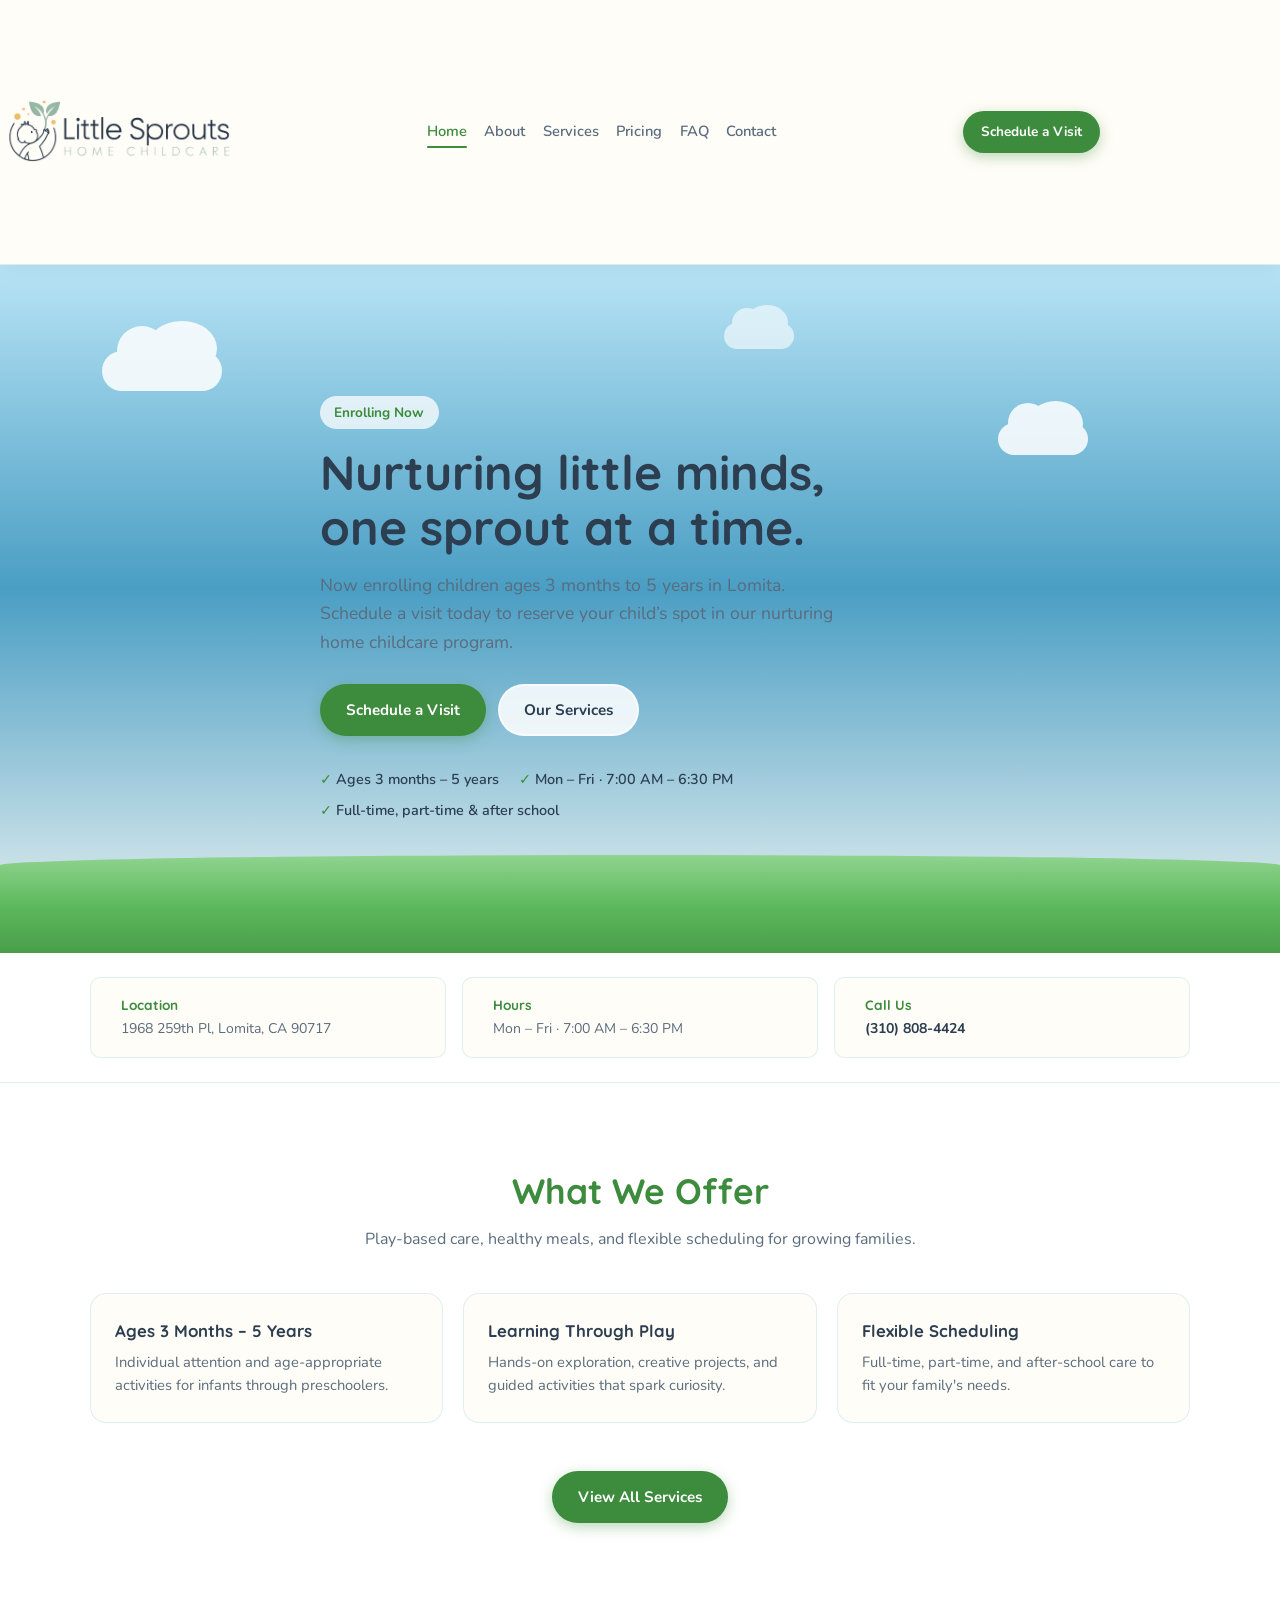
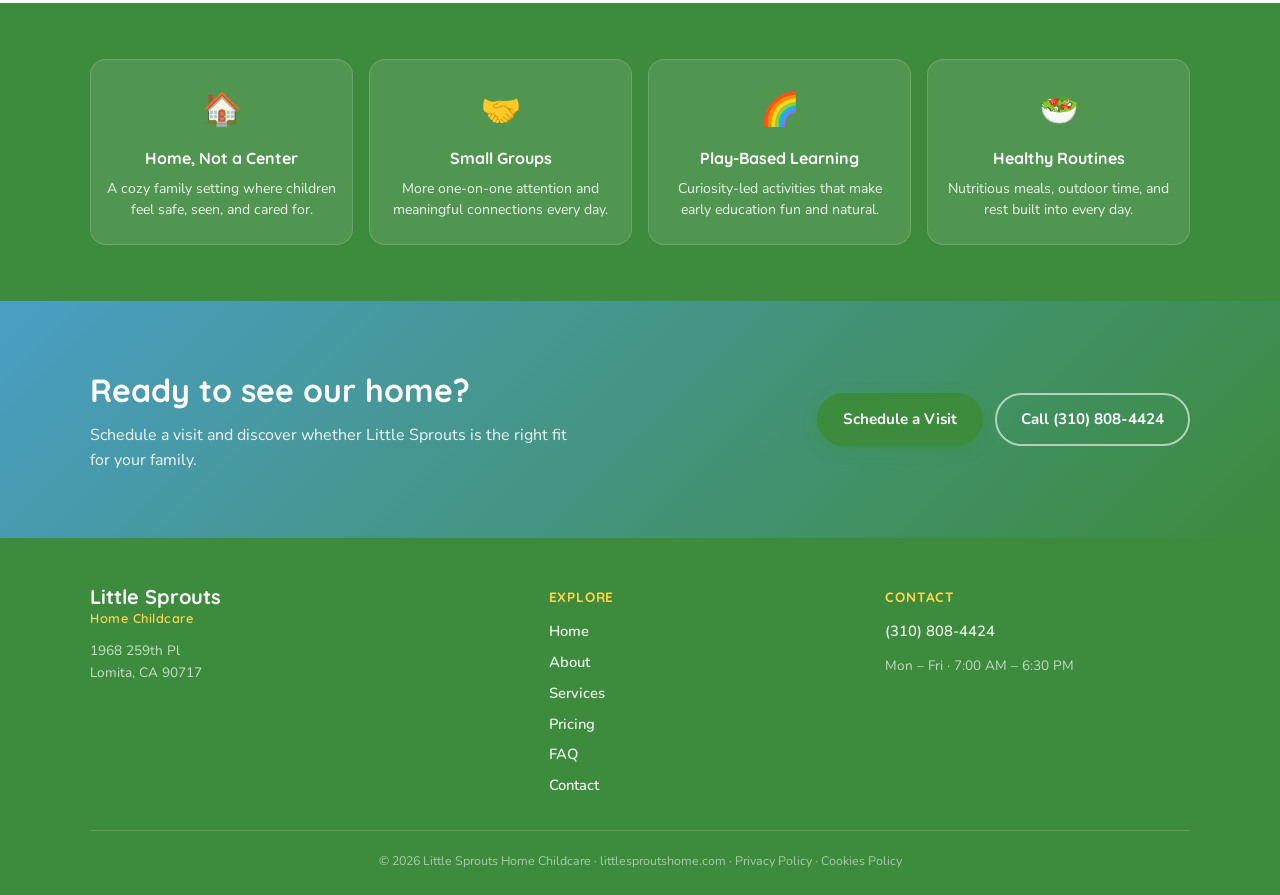
==== index.html @ bc4a3f6c "Update website pages, gallery, and header layout" ====
<!DOCTYPE html>
<html lang="en">
<head>
  <meta charset="UTF-8">
  <meta name="viewport" content="width=device-width, initial-scale=1.0">
  <meta name="description" content="Little Sprouts Home Childcare — nurturing home-based childcare in Lomita, CA for ages 3 months to 5 years.">
  <meta name="theme-color" content="#3d8b3d">
  <meta property="og:type" content="website">
  <meta property="og:url" content="https://littlesproutshome.com/">
  <meta property="og:site_name" content="Little Sprouts Home Childcare">
  <meta property="og:title" content="Little Sprouts Home Childcare | Lomita, CA">
  <meta property="og:description" content="Little Sprouts Home Childcare — nurturing home-based childcare in Lomita, CA for ages 3 months to 5 years.">
  <meta property="og:image" content="https://littlesproutshome.com/logo.jpg">
  <meta name="twitter:card" content="summary_large_image">
  <meta name="twitter:title" content="Little Sprouts Home Childcare | Lomita, CA">
  <meta name="twitter:description" content="Little Sprouts Home Childcare — nurturing home-based childcare in Lomita, CA for ages 3 months to 5 years.">
  <meta name="twitter:image" content="https://littlesproutshome.com/logo.jpg">
  <title>Little Sprouts Home Childcare | Lomita, CA</title>
  <link rel="canonical" href="https://littlesproutshome.com/">
  <link rel="icon" href="/favicon.svg" type="image/svg+xml">
  <link rel="preconnect" href="https://fonts.googleapis.com">
  <link rel="preconnect" href="https://fonts.gstatic.com" crossorigin>
  <link href="https://fonts.googleapis.com/css2?family=Nunito:wght@400;600;700;800&family=Quicksand:wght@500;600;700&display=swap" rel="stylesheet">
  <link rel="stylesheet" href="/css/styles.css">
  <script type="application/ld+json">
    {
      "@context": "https://schema.org",
      "@type": "ChildCare",
      "name": "Little Sprouts Home Childcare",
      "url": "https://littlesproutshome.com",
      "telephone": "+1-310-808-4424",
      "address": {
        "@type": "PostalAddress",
        "streetAddress": "1968 259th Pl",
        "addressLocality": "Lomita",
        "addressRegion": "CA",
        "postalCode": "90717",
        "addressCountry": "US"
      },
      "openingHoursSpecification": [{
        "@type": "OpeningHoursSpecification",
        "dayOfWeek": ["Monday", "Tuesday", "Wednesday", "Thursday", "Friday"],
        "opens": "07:00",
        "closes": "18:30"
      }]
    }
    </script>
</head>
<body>
  <a class="skip-link" href="#main-content">Skip to content</a>

  <div class="site-top">
    <div class="contact-bar">
      <div class="container contact-bar-inner">
        <a href="tel:+13108084424" class="contact-bar-link"><span aria-hidden="true">📞</span> (310) 808-4424</a>
        <div class="contact-bar-details">
          <span class="contact-bar-hours">Mon – Fri · 7:00 AM – 6:30 PM</span>
          <span class="contact-bar-license">License # 197495698</span>
        </div>
      </div>
    </div>

    <header class="site-header">
      <div class="container header-inner">
        <a href="/index.html" class="logo">
          <img src="/logo.jpg" alt="Little Sprouts Home Childcare" class="logo-img" width="320" height="110" loading="eager">
        </a>
        <button class="nav-toggle" aria-label="Open menu" aria-expanded="false">
          <span></span><span></span><span></span>
        </button>
        <nav class="site-nav" aria-label="Main">
          <a href="/index.html" data-nav="home">Home</a>
          <a href="/about.html" data-nav="about">About</a>
          <a href="/services.html" data-nav="services">Services</a>
          <a href="/pricing.html" data-nav="pricing">Pricing</a>
          <a href="/faq.html" data-nav="faq">FAQ</a>
          <a href="/contact.html" data-nav="contact">Contact</a>
        </nav>
        <a href="/contact.html" class="header-cta btn btn-small btn-primary">Schedule a Visit</a>
      </div>
    </header>
  </div>

  <main id="main-content">
    <section class="hero">
      <div class="hero-bg" aria-hidden="true">
        <div class="cloud cloud-1"></div>
        <div class="cloud cloud-2"></div>
        <div class="cloud cloud-3"></div>
        <div class="grass"></div>
      </div>
      <div class="container hero-content">
        <p class="hero-badge">Enrolling Now</p>
        <h1>Nurturing little minds,<br>one sprout at a time.</h1>
        <p class="hero-lead">
          Now enrolling children ages 3 months to 5 years in Lomita. Schedule a visit today to reserve your child’s spot in our nurturing home childcare program.
        </p>
        <div class="hero-actions">
          <a href="/contact.html" class="btn btn-primary">Schedule a Visit</a>
          <a href="/services.html" class="btn btn-secondary">Our Services</a>
        </div>
        <ul class="hero-highlights">
          <li>Ages 3 months – 5 years</li>
          <li>Mon – Fri · 7:00 AM – 6:30 PM</li>
          <li>Full-time, part-time &amp; after school</li>
        </ul>
      </div>
      <!-- Decorative illustrations removed for a more professional look -->
    </section>

    <section class="info-strip" aria-label="Quick information">
      <div class="container info-strip-grid">
        <div class="info-strip-item">
          <span class="info-strip-icon" aria-hidden="true"></span>
          <div>
            <strong>Location</strong>
            <p>1968 259th Pl, Lomita, CA 90717</p>
          </div>
        </div>
        <div class="info-strip-item">
          <span class="info-strip-icon" aria-hidden="true"></span>
          <div>
            <strong>Hours</strong>
            <p>Mon – Fri · 7:00 AM – 6:30 PM</p>
          </div>
        </div>
        <div class="info-strip-item">
          <span class="info-strip-icon" aria-hidden="true"></span>
          <div>
            <strong>Call Us</strong>
            <p><a href="tel:+13108084424">(310) 808-4424</a></p>
          </div>
        </div>
      </div>
    </section>

    <section class="section services">
      <div class="container">
        <header class="section-header">
          <h2>What We Offer</h2>
          <p>Play-based care, healthy meals, and flexible scheduling for growing families.</p>
        </header>
        <div class="card-grid">
          <article class="card reveal">
            <h3>Ages 3 Months – 5 Years</h3>
            <p>Individual attention and age-appropriate activities for infants through preschoolers.</p>
          </article>
          <article class="card reveal">
            <h3>Learning Through Play</h3>
            <p>Hands-on exploration, creative projects, and guided activities that spark curiosity.</p>
          </article>
          <article class="card reveal">
            <h3>Flexible Scheduling</h3>
            <p>Full-time, part-time, and after-school care to fit your family's needs.</p>
          </article>
        </div>
        <div class="section-cta">
          <a href="/services.html" class="btn btn-primary">View All Services</a>
        </div>
      </div>
    </section>

    <section class="why-choose">
      <div class="container why-choose-grid">
        <article class="why-card reveal">
          <span aria-hidden="true">🏠</span>
          <h3>Home, Not a Center</h3>
          <p>A cozy family setting where children feel safe, seen, and cared for.</p>
        </article>
        <article class="why-card reveal">
          <span aria-hidden="true">🤝</span>
          <h3>Small Groups</h3>
          <p>More one-on-one attention and meaningful connections every day.</p>
        </article>
        <article class="why-card reveal">
          <span aria-hidden="true">🌈</span>
          <h3>Play-Based Learning</h3>
          <p>Curiosity-led activities that make early education fun and natural.</p>
        </article>
        <article class="why-card reveal">
          <span aria-hidden="true">🥗</span>
          <h3>Healthy Routines</h3>
          <p>Nutritious meals, outdoor time, and rest built into every day.</p>
        </article>
      </div>
    </section>

    <section class="cta-banner">
      <div class="container cta-banner-inner reveal">
        <div>
          <h2>Ready to see our home?</h2>
          <p>Schedule a visit and discover whether Little Sprouts is the right fit for your family.</p>
        </div>
        <div class="cta-banner-actions">
          <a href="/contact.html" class="btn btn-primary">Schedule a Visit</a>
          <a href="tel:+13108084424" class="btn btn-secondary">Call (310) 808-4424</a>
        </div>
      </div>
    </section>
  </main>

  <footer class="site-footer">
    <div class="container footer-grid">
      <div class="footer-brand">
        <span class="logo-main">Little Sprouts</span>
        <span class="logo-sub">Home Childcare</span>
        <p>1968 259th Pl<br>Lomita, CA 90717</p>
      </div>
      <nav class="footer-nav" aria-label="Footer"><strong>Explore</strong><a href="/index.html">Home</a><a href="/about.html">About</a><a href="/services.html">Services</a><a href="/pricing.html">Pricing</a><a href="/faq.html">FAQ</a><a href="/contact.html">Contact</a></nav>
      <div class="footer-contact">
        <strong>Contact</strong>
        <a href="tel:+13108084424">(310) 808-4424</a>
        <p>Mon – Fri · 7:00 AM – 6:30 PM</p>
      </div>
    </div>
    <div class="container footer-bottom">
      <p class="footer-copy">&copy; <span id="year"></span> Little Sprouts Home Childcare · <a href="https://littlesproutshome.com">littlesproutshome.com</a> · <a href="/privacy.html">Privacy Policy</a> · <a href="/cookies.html">Cookies Policy</a></p>
    </div>
  </footer>

  <button type="button" class="back-to-top" id="back-to-top" aria-label="Back to top">↑</button>
  <script src="/js/main.js" defer></script>
</body>
</html>
---- css/styles.css ----
html {
  scroll-behavior: smooth;
}

*,
*::before,
*::after {
  box-sizing: border-box;
  margin: 0;
  padding: 0;
}

:root {
  --primary: #3d8b3d; /* green */
  --secondary: #4a9ec4; /* blue */
  --sky: #7ec8e8;
  --sky-light: #b8e4f5;
  --sky-deep: var(--secondary);
  --grass: #5cb85c;
  --grass-dark: var(--primary);
  --grass-light: #8fd48f;
  --sun: #ffd54f;
  --sun-dark: #f5b800;
  --white: #ffffff;
  --cream: #fffdf7;
  --ink: #2c3e50;
  --ink-muted: #5a6c7d;
  --pink: #e879a8;
  --purple: #9b7fd4;
  --blue-accent: var(--secondary);
  --shadow: 0 4px 24px rgba(44, 62, 80, 0.1);
  --shadow-lg: 0 12px 40px rgba(44, 62, 80, 0.14);
  --radius: 16px;
  --radius-sm: 10px;
  --font-body: "Nunito", system-ui, sans-serif;
  --font-display: "Quicksand", "Nunito", sans-serif;
}

html {
  scroll-behavior: smooth;
}

body {
  font-family: var(--font-body);
  color: var(--ink);
  background: var(--cream);
  line-height: 1.6;
}

.skip-link {
  position: absolute;
  top: -100%;
  left: 1rem;
  z-index: 200;
  background: var(--grass-dark);
  color: var(--white);
  padding: 0.5rem 1rem;
  border-radius: var(--radius-sm);
  font-weight: 700;
}

.skip-link:focus {
  top: 1rem;
}

.container {
  width: min(1100px, 92vw);
  margin-inline: auto;
}

img {
  max-width: 100%;
  display: block;
}

a {
  color: var(--grass-dark);
  text-decoration: none;
}

a:hover {
  color: var(--grass);
}

/* Top bar + header */
.site-top {
  position: sticky;
  top: 0;
  z-index: 1000;
  margin: 0;
  box-shadow: 0 2px 18px rgba(44, 62, 80, 0.08);
}

.contact-bar {
  display: none;
}

.contact-bar-inner {
  display: none;
}

.header-inner {
  display: flex;
  align-items: center;
  justify-content: flex-start;
  padding: 0.5rem 0;
  gap: 1rem;
  margin: 0;
}

.contact-bar-details {
  display: flex;
  align-items: center;
  gap: 0.8rem;
  flex-wrap: wrap;
}

.contact-bar-link,
.contact-bar-hours,
.contact-bar-license {
  white-space: nowrap;
}

.contact-bar-link {
  color: var(--white);
  display: inline-flex;
  align-items: center;
  gap: 0.35rem;
  font-size: 0.88rem;
  font-weight: 700;
}

.contact-bar-link:hover {
  color: var(--sun);
}

.contact-bar-hours {
  opacity: 0.95;
  font-size: 0.82rem;
  font-weight: 700;
}

.contact-bar-license {
  color: var(--sun);
  font-weight: 800;
  font-size: 0.82rem;
}

.site-header {
  background: rgba(255, 253, 247, 0.96);
  backdrop-filter: blur(10px);
  border-bottom: 1px solid rgba(126, 200, 232, 0.3);
  margin: 0;
}

.header-inner {
  display: flex;
  align-items: center;
  justify-content: space-between;
  padding: 0.75rem 0;
  gap: 1rem;
  margin: 0;
}

.logo {
  display: flex;
  align-items: center;
  gap: 0.5rem;
  color: inherit;
  flex-shrink: 0;
  margin-right: auto;
}

.logo-img {
  display: block;
  width: clamp(180px, 20vw, 240px);
  max-width: 240px;
  height: auto;
  object-fit: contain;
}

.header-cta {
  margin-left: auto;
}

.logo-sun {
  font-size: 1.6rem;
}

.logo-main {
  display: block;
  font-family: var(--font-display);
  font-weight: 800;
  font-size: 1.15rem;
  color: var(--grass-dark);
  line-height: 1.1;
}

.logo-sub {
  display: block;
  font-family: var(--font-display);
  font-weight: 600;
  font-size: 0.72rem;
  letter-spacing: 0.04em;
  color: var(--blue-accent);
}

.site-nav {
  display: flex;
  align-items: center;
  gap: 1.1rem;
}

.nav-dropdown {
  position: relative;
}

.nav-dropdown-toggle {
  background: none;
  border: none;
  font-family: var(--font-body);
  font-weight: 600;
  font-size: 0.92rem;
  color: var(--ink-muted);
  cursor: pointer;
  display: inline-flex;
  align-items: center;
  gap: 0.3rem;
  padding: 0.25rem 0;
}

.nav-dropdown-toggle::after {
  content: "▾";
  font-size: 0.7rem;
}

.nav-dropdown-toggle:hover,
.nav-dropdown.open .nav-dropdown-toggle {
  color: var(--grass-dark);
}

.nav-dropdown-menu {
  position: absolute;
  top: calc(100% + 0.5rem);
  left: 50%;
  transform: translateX(-50%) translateY(-6px);
  min-width: 180px;
  background: var(--white);
  border: 1px solid rgba(126, 200, 232, 0.35);
  border-radius: var(--radius-sm);
  box-shadow: var(--shadow-lg);
  padding: 0.4rem;
  opacity: 0;
  visibility: hidden;
  pointer-events: none;
  transition: opacity 0.2s, transform 0.2s, visibility 0.2s;
}

.nav-dropdown.open .nav-dropdown-menu {
  opacity: 1;
  visibility: visible;
  pointer-events: auto;
  transform: translateX(-50%) translateY(0);
}

.nav-dropdown-menu a {
  display: block;
  padding: 0.55rem 0.75rem;
  border-radius: 6px;
  font-weight: 600;
  font-size: 0.88rem;
  color: var(--ink-muted);
}

.nav-dropdown-menu a:hover,
.nav-dropdown-menu a.active {
  background: rgba(184, 228, 245, 0.35);
  color: var(--grass-dark);
}

.site-nav a {
  font-weight: 600;
  font-size: 0.92rem;
  color: var(--ink-muted);
  transition: color 0.2s;
}

.site-nav a:hover,
.site-nav a.active {
  color: var(--grass-dark);
  position: relative;
}

.site-nav a.active::after {
  content: "";
  position: absolute;
  bottom: -4px;
  left: 0;
  right: 0;
  height: 2px;
  background: var(--grass-dark);
  border-radius: 2px;
}

.header-cta {
  display: none;
}

@media (min-width: 900px) {
  .header-cta {
    display: inline-flex;
  }
}

.nav-toggle {
  display: none;
  flex-direction: column;
  gap: 5px;
  background: none;
  border: none;
  cursor: pointer;
  padding: 4px;
}

.nav-toggle span {
  display: block;
  width: 24px;
  height: 2px;
  background: var(--ink);
  border-radius: 2px;
  transition: transform 0.25s, opacity 0.25s;
}

/* Hero */
.hero {
  position: relative;
  overflow: hidden;
  min-height: min(88vh, 720px);
  display: flex;
  align-items: center;
  background: linear-gradient(180deg, var(--sky-light) 0%, var(--sky-deep) 45%, rgba(255,255,255,0) 100%);
}

.hero-compact {
  min-height: auto;
  padding: 3rem 0 4rem;
}

.page-hero {
  background: linear-gradient(135deg, var(--sky-light), rgba(74, 158, 196, 0.07));
  padding: 2.5rem 0;
  border-bottom: 1px solid rgba(74, 158, 196, 0.08);
}

.page-hero h1 {
  font-family: var(--font-display);
  font-size: clamp(1.75rem, 4vw, 2.5rem);
  font-weight: 800;
  color: var(--grass-dark);
  margin-bottom: 0.35rem;
}

.page-hero p {
  color: var(--ink-muted);
  max-width: 520px;
}

.section-cta {
  text-align: center;
  margin-top: 2rem;
}

.section-cta .btn {
  margin-top: 0.5rem;
}

.hero-bg {
  position: absolute;
  inset: 0;
  pointer-events: none;
}

.cloud {
  position: absolute;
  background: var(--white);
  border-radius: 50px;
  opacity: 0.85;
}

.cloud::before,
.cloud::after {
  content: "";
  position: absolute;
  background: var(--white);
  border-radius: 50%;
}

.cloud-1 {
  width: 120px;
  height: 40px;
  top: 12%;
  left: 8%;
}

.cloud-1::before { width: 50px; height: 50px; top: -25px; left: 15px; }
.cloud-1::after { width: 70px; height: 55px; top: -30px; left: 45px; }

.cloud-2 {
  width: 90px;
  height: 32px;
  top: 22%;
  right: 15%;
}

.cloud-2::before { width: 40px; height: 40px; top: -20px; left: 10px; }
.cloud-2::after { width: 55px; height: 45px; top: -22px; left: 30px; }

.cloud-3 {
  width: 70px;
  height: 26px;
  top: 8%;
  right: 38%;
  opacity: 0.6;
}

.cloud-3::before { width: 30px; height: 30px; top: -15px; left: 8px; }
.cloud-3::after { width: 42px; height: 35px; top: -18px; left: 22px; }

.grass {
  position: absolute;
  bottom: 0;
  left: 0;
  right: 0;
  height: 18%;
  background: linear-gradient(180deg, var(--grass-light) 0%, var(--grass) 40%, var(--grass-dark) 100%);
  border-radius: 50% 50% 0 0 / 8% 8% 0 0;
}

.hero-content {
  position: relative;
  z-index: 1;
  padding: 4rem 0 6rem;
  max-width: 640px;
}

.hero-badge {
  display: inline-block;
  background: rgba(255, 255, 255, 0.75);
  padding: 0.35rem 0.9rem;
  border-radius: 999px;
  font-size: 0.85rem;
  font-weight: 700;
  color: var(--grass-dark);
  margin-bottom: 1rem;
}

.hero h1 {
  font-family: var(--font-display);
  font-size: clamp(2rem, 5vw, 3rem);
  font-weight: 800;
  line-height: 1.15;
  color: var(--ink);
  margin-bottom: 1rem;
}

.hero-lead {
  font-size: 1.1rem;
  color: var(--ink-muted);
  margin-bottom: 1.75rem;
  max-width: 520px;
}

.hero-actions {
  display: flex;
  flex-wrap: wrap;
  gap: 0.75rem;
  margin-bottom: 2rem;
}

.hero-highlights {
  list-style: none;
  display: flex;
  flex-wrap: wrap;
  gap: 0.5rem 1.25rem;
  font-size: 0.9rem;
  font-weight: 600;
  color: var(--ink);
}

.hero-highlights li::before {
  content: "✓ ";
  color: var(--grass-dark);
}

.hero-deco-rocket,
.hero-deco-crayons,
.hero-deco-pinwheel { display: none; }

.hero-ground { display: none; }

@keyframes float {
  0%, 100% { transform: translateY(0); }
  50% { transform: translateY(-12px); }
}

@keyframes spin-slow {
  from { transform: rotate(0deg); }
  to { transform: rotate(360deg); }
}

@keyframes bounce-soft {
  0%, 100% { transform: translateY(0); }
  50% { transform: translateY(-6px); }
}

/* Buttons */
.btn {
  display: inline-flex;
  align-items: center;
  justify-content: center;
  padding: 0.75rem 1.5rem;
  border-radius: 999px;
  font-family: var(--font-body);
  font-weight: 700;
  font-size: 0.95rem;
  border: 2px solid transparent;
  cursor: pointer;
  transition: transform 0.15s, box-shadow 0.15s, background 0.15s;
}

.btn:hover {
  transform: translateY(-1px);
}

.btn-primary {
  background: var(--grass-dark);
  color: var(--white);
  box-shadow: 0 4px 14px rgba(61, 139, 61, 0.35);
}

.btn-primary:hover {
  background: var(--grass);
  color: var(--white);
}

.btn-secondary {
  background: rgba(255, 255, 255, 0.85);
  color: var(--ink);
  border-color: rgba(255, 255, 255, 0.6);
}

.btn-secondary:hover {
  background: var(--white);
  color: var(--ink);
}

.btn-small {
  padding: 0.5rem 1rem;
  font-size: 0.85rem;
}

.btn-full {
  width: 100%;
}

/* Sections */
.section {
  padding: 5rem 0;
}

.section-header {
  text-align: center;
  margin-bottom: 2.5rem;
}

.section-header-left {
  text-align: left;
  margin-bottom: 1.5rem;
}

.section-header h2 {
  font-family: var(--font-display);
  font-size: clamp(1.6rem, 3.5vw, 2.2rem);
  font-weight: 800;
  color: var(--grass-dark);
  margin-bottom: 0.5rem;
}

.section-header p {
  color: var(--ink-muted);
  max-width: 560px;
  margin-inline: auto;
}

.section-header-left p {
  margin-inline: 0;
}

.draft-note {
  font-size: 0.82rem !important;
  font-style: italic;
  color: var(--purple) !important;
  margin-top: 0.25rem !important;
}

/* Info strip */
.info-strip {
  background: var(--white);
  border-bottom: 1px solid rgba(126, 200, 232, 0.25);
  padding: 1.5rem 0;
  margin-top: -2rem;
  position: relative;
  z-index: 2;
}

.info-strip-grid {
  display: grid;
  grid-template-columns: repeat(3, 1fr);
  gap: 1rem;
}

.info-strip-item {
  display: flex;
  align-items: flex-start;
  gap: 0.75rem;
  background: var(--cream);
  border: 1px solid rgba(126, 200, 232, 0.25);
  border-radius: var(--radius-sm);
  padding: 1rem 1.1rem;
}

.info-strip-icon {
  font-size: 1.35rem;
  flex-shrink: 0;
}

.info-strip-item strong {
  display: block;
  font-family: var(--font-display);
  font-size: 0.85rem;
  color: var(--grass-dark);
  margin-bottom: 0.15rem;
}

.info-strip-item p {
  font-size: 0.88rem;
  color: var(--ink-muted);
  margin: 0;
}

.info-strip-item a {
  color: var(--ink);
  font-weight: 700;
}

.info-strip-item a:hover {
  color: var(--grass-dark);
}

/* Services */
.services {
  background: var(--white);
}

.card-grid {
  display: grid;
  grid-template-columns: repeat(auto-fit, minmax(280px, 1fr));
  gap: 1.25rem;
  margin-bottom: 2.5rem;
}

.card {
  background: var(--cream);
  border: 1px solid rgba(126, 200, 232, 0.25);
  border-radius: var(--radius);
  padding: 1.5rem;
  transition: box-shadow 0.2s, transform 0.2s;
  overflow: hidden;
}

.card:hover {
  box-shadow: var(--shadow);
  transform: translateY(-4px);
}

.card-image {
  width: 100%;
  height: 180px;
  object-fit: cover;
  border-radius: var(--radius-sm);
  margin-bottom: 1rem;
  transition: transform 0.3s ease;
  background: linear-gradient(135deg, var(--sky-light) 0%, rgba(184, 228, 245, 0.5) 100%);
  min-height: 180px;
}

.card:hover .card-image {
  transform: scale(1.05);
}

.card-icon {
  font-size: 2rem;
  display: block;
  margin-bottom: 0.75rem;
}

.card h3 {
  font-family: var(--font-display);
  font-size: 1.05rem;
  font-weight: 700;
  margin-bottom: 0.4rem;
  color: var(--ink);
}

.card p {
  font-size: 0.92rem;
  color: var(--ink-muted);
}

.focus-block {
  background: linear-gradient(135deg, var(--grass-dark), var(--grass));
  color: var(--white);
  border-radius: var(--radius);
  padding: 2rem;
  box-shadow: var(--shadow-lg);
}

.focus-block h3 {
  font-family: var(--font-display);
  font-size: 1.2rem;
  font-weight: 700;
  margin-bottom: 1rem;
}

.focus-list {
  list-style: none;
  display: grid;
  gap: 0.65rem;
}

.focus-list li {
  font-size: 0.95rem;
  padding-left: 1.25rem;
  position: relative;
}

.focus-list li::before {
  content: "•";
  position: absolute;
  left: 0;
  font-size: 0.9rem;
  color: var(--white);
}

.focus-list strong {
  font-weight: 700;
}

/* Day in life */
.day-in-life {
  background: linear-gradient(180deg, var(--white) 0%, rgba(184, 228, 245, 0.2) 100%);
}

.timeline {
  display: grid;
  grid-template-columns: repeat(auto-fit, minmax(280px, 1fr));
  gap: 1rem;
  max-width: 960px;
  margin-inline: auto;
}

.timeline-item {
  background: var(--white);
  border: 1px solid rgba(126, 200, 232, 0.25);
  border-radius: var(--radius);
  padding: 1.35rem;
  border-left: 4px solid var(--grass);
  box-shadow: var(--shadow);
}

.timeline-item time {
  display: inline-block;
  font-size: 0.78rem;
  font-weight: 800;
  text-transform: uppercase;
  letter-spacing: 0.05em;
  color: var(--sky-deep);
  background: var(--sky-light);
  padding: 0.2rem 0.6rem;
  border-radius: 999px;
  margin-bottom: 0.6rem;
}

.timeline-item h3 {
  font-family: var(--font-display);
  font-size: 1.05rem;
  font-weight: 700;
  margin-bottom: 0.35rem;
  color: var(--ink);
}

.timeline-item p {
  font-size: 0.9rem;
  color: var(--ink-muted);
}

/* Why choose */
.why-choose {
  padding: 3.5rem 0;
  background: var(--grass-dark);
  color: var(--white);
}

.why-choose-grid {
  display: grid;
  grid-template-columns: repeat(auto-fit, minmax(220px, 1fr));
  gap: 1rem;
}

.why-card {
  text-align: center;
  padding: 1.5rem 1rem;
  background: rgba(255, 255, 255, 0.1);
  border-radius: var(--radius);
  border: 1px solid rgba(255, 255, 255, 0.15);
}

.why-card span {
  font-size: 2rem;
  display: block;
  margin-bottom: 0.65rem;
}

.why-card h3 {
  font-family: var(--font-display);
  font-size: 1rem;
  font-weight: 700;
  margin-bottom: 0.4rem;
}

.why-card p {
  font-size: 0.88rem;
  opacity: 0.9;
  line-height: 1.5;
}

/* About */
.about {
  background: linear-gradient(180deg, var(--cream) 0%, rgba(184, 228, 245, 0.25) 100%);
}

.about-grid {
  display: grid;
  grid-template-columns: 1.4fr 1fr;
  gap: 2.5rem;
  align-items: start;
}

.about-image {
  width: 100%;
  height: 300px;
  object-fit: cover;
  border-radius: var(--radius);
  margin-bottom: 1.5rem;
  box-shadow: var(--shadow);
  background: linear-gradient(135deg, var(--sky-light) 0%, rgba(184, 228, 245, 0.5) 100%);
  min-height: 300px;
}

.about-content p {
  color: var(--ink-muted);
  margin-bottom: 1rem;
}

.about-values {
  list-style: none;
  margin-top: 1.25rem;
}

.about-values li {
  padding: 0.45rem 0 0.45rem 1.5rem;
  position: relative;
  font-weight: 600;
  color: var(--ink);
}

.about-values li::before {
  content: "✓";
  position: absolute;
  left: 0;
  color: var(--grass-dark);
}

.about-aside {
  display: flex;
  flex-direction: column;
  gap: 1rem;
}

.info-box {
  background: var(--white);
  border-radius: var(--radius-sm);
  padding: 1.25rem;
  border: 1px solid rgba(126, 200, 232, 0.3);
  box-shadow: var(--shadow);
}

.info-box h3 {
  font-family: var(--font-display);
  font-size: 0.95rem;
  font-weight: 700;
  color: var(--sky-deep);
  margin-bottom: 0.5rem;
}

.info-box address {
  font-style: normal;
  color: var(--ink-muted);
  line-height: 1.5;
}

.info-box-accent {
  background: linear-gradient(135deg, var(--sky-light), var(--sky));
  border-color: transparent;
}

.info-box-accent h3 {
  color: var(--ink);
}

.info-box-accent p {
  font-size: 0.92rem;
  color: var(--ink-muted);
  margin-bottom: 0.75rem;
}

/* Gallery */
.gallery {
  background: var(--white);
}

.gallery-grid {
  display: flex;
  gap: 1rem;
  overflow-x: auto;
  scroll-snap-type: x mandatory;
  padding-bottom: 0.75rem;
  margin: 0 -1rem;
}

.gallery-grid::-webkit-scrollbar {
  height: 10px;
}

.gallery-grid::-webkit-scrollbar-thumb {
  background: rgba(44, 62, 80, 0.3);
  border-radius: 999px;
}

.gallery-item {
  flex: 0 0 min(80vw, 320px);
  scroll-snap-align: start;
  margin: 0;
  border-radius: var(--radius-sm);
  overflow: hidden;
  background: var(--cream);
  border: 1px solid rgba(126, 200, 232, 0.25);
}

.gallery-image {
  width: 100%;
  aspect-ratio: 4 / 3;
  object-fit: cover;
  display: block;
}

.gallery-item figcaption {
  padding: 0.75rem 0.9rem 0.95rem;
  font-size: 0.85rem;
  font-weight: 600;
  color: var(--ink-muted);
}

.gallery-placeholder {
  aspect-ratio: 4 / 3;
  background: linear-gradient(145deg, var(--sky-light), rgba(143, 212, 143, 0.3));
  border: 2px dashed rgba(74, 158, 196, 0.35);
}

.placeholder-inner {
  height: 100%;
  display: flex;
  flex-direction: column;
  align-items: center;
  justify-content: center;
  gap: 0.5rem;
  padding: 1rem;
  text-align: center;
}

.placeholder-inner span {
  font-size: 2rem;
  opacity: 0.5;
}

.placeholder-inner figcaption {
  font-size: 0.85rem;
  font-weight: 600;
  color: var(--ink-muted);
}

/* FAQ */
.faq {
  background: var(--white);
}

.faq-list {
  max-width: 720px;
  margin-inline: auto;
  display: flex;
  flex-direction: column;
  gap: 0.65rem;
}

.faq-item {
  background: var(--cream);
  border: 1px solid rgba(126, 200, 232, 0.25);
  border-radius: var(--radius-sm);
  overflow: hidden;
}

.faq-item summary {
  padding: 1rem 1.25rem;
  font-weight: 700;
  cursor: pointer;
  list-style: none;
  display: flex;
  align-items: center;
  justify-content: space-between;
  gap: 1rem;
  color: var(--ink);
}

.faq-item summary::-webkit-details-marker {
  display: none;
}

.faq-item summary::after {
  content: "+";
  font-size: 1.25rem;
  color: var(--grass-dark);
  flex-shrink: 0;
}

.faq-item[open] summary::after {
  content: "−";
}

.faq-item p {
  padding: 0 1.25rem 1rem;
  font-size: 0.92rem;
  color: var(--ink-muted);
}

/* Pricing */
.pricing {
  background: linear-gradient(180deg, var(--cream) 0%, rgba(143, 212, 143, 0.15) 100%);
}

.pricing-card {
  max-width: 480px;
  margin-inline: auto;
  text-align: center;
  background: var(--white);
  border-radius: var(--radius);
  padding: 2.5rem 2rem;
  box-shadow: var(--shadow-lg);
  border: 2px solid rgba(92, 184, 92, 0.25);
}

.pricing-icon {
  font-size: 2.5rem;
  margin-bottom: 0.75rem;
}

.pricing-card h3 {
  font-family: var(--font-display);
  font-size: 1.5rem;
  font-weight: 800;
  color: var(--grass-dark);
  margin-bottom: 0.75rem;
}

.pricing-card > p {
  color: var(--ink-muted);
  margin-bottom: 1.25rem;
}

.pricing-options {
  list-style: none;
  display: flex;
  flex-wrap: wrap;
  justify-content: center;
  gap: 0.5rem;
  margin-bottom: 1.5rem;
}

.pricing-options li {
  background: var(--sky-light);
  color: var(--sky-deep);
  font-size: 0.85rem;
  font-weight: 700;
  padding: 0.35rem 0.85rem;
  border-radius: 999px;
}

/* CTA banner */
.cta-banner {
  padding: 4rem 0;
  background: linear-gradient(135deg, var(--sky-deep), var(--grass-dark));
  color: var(--white);
}

.cta-banner-inner {
  display: flex;
  align-items: center;
  justify-content: space-between;
  gap: 2rem;
  flex-wrap: wrap;
}

.cta-banner h2 {
  font-family: var(--font-display);
  font-size: clamp(1.4rem, 3vw, 2rem);
  font-weight: 800;
  margin-bottom: 0.4rem;
}

.cta-banner p {
  opacity: 0.92;
  max-width: 480px;
}

.cta-banner-actions {
  display: flex;
  flex-wrap: wrap;
  gap: 0.75rem;
}

.cta-banner .btn-secondary {
  background: transparent;
  color: var(--white);
  border-color: rgba(255, 255, 255, 0.6);
}

.cta-banner .btn-secondary:hover {
  background: rgba(255, 255, 255, 0.15);
  color: var(--white);
}

/* Contact */
.contact {
  background: var(--white);
}

.contact-grid {
  display: grid;
  grid-template-columns: 1fr 1fr;
  gap: 2.5rem;
  align-items: start;
}

.contact-methods,
.contact-methods-centered {
  display: flex;
  flex-direction: column;
  gap: 0.85rem;
}

.contact-methods-centered {
  max-width: 760px;
  margin: 0 auto;
}

.contact-method,
.contact-method-large {
  display: flex;
  align-items: center;
  justify-content: space-between;
  gap: 1rem;
  background: var(--cream);
  border-radius: var(--radius-sm);
  padding: 1rem 1.25rem;
  border: 1px solid rgba(126, 200, 232, 0.25);
  transition: box-shadow 0.2s;
  color: inherit;
  white-space: nowrap;
}

a.contact-method:hover,
a.contact-method-large:hover {
  box-shadow: var(--shadow);
  color: inherit;
}

.contact-label {
  display: block;
  font-size: 0.75rem;
  font-weight: 700;
  text-transform: uppercase;
  letter-spacing: 0.06em;
  color: var(--sky-deep);
  margin-bottom: 0.2rem;
}

.contact-value {
  font-weight: 700;
  color: var(--ink);
  white-space: nowrap;
  overflow: hidden;
  text-overflow: ellipsis;
}

.contact-form {
  background: linear-gradient(145deg, var(--sky-light), rgba(255, 255, 255, 0.9));
  border-radius: var(--radius);
  padding: 1.75rem;
  border: 1px solid rgba(126, 200, 232, 0.35);
}

.form-note {
  font-size: 0.8rem;
  font-style: italic;
  color: var(--purple);
  margin-bottom: 1rem;
  padding: 0.5rem 0.75rem;
  background: rgba(255, 255, 255, 0.6);
  border-radius: var(--radius-sm);
}

.form-row {
  margin-bottom: 1rem;
}

.form-row label {
  display: block;
  font-size: 0.85rem;
  font-weight: 700;
  margin-bottom: 0.35rem;
  color: var(--ink);
}

.optional {
  font-weight: 400;
  color: var(--ink-muted);
}

.form-row input,
.form-row select,
.form-row textarea {
  width: 100%;
  padding: 0.65rem 0.85rem;
  border: 1px solid rgba(74, 158, 196, 0.35);
  border-radius: var(--radius-sm);
  font-family: var(--font-body);
  font-size: 0.95rem;
  background: var(--white);
  color: var(--ink);
  transition: border-color 0.2s, box-shadow 0.2s;
}

.form-row input:focus,
.form-row select:focus,
.form-row textarea:focus {
  outline: none;
  border-color: var(--grass);
  box-shadow: 0 0 0 3px rgba(92, 184, 92, 0.2);
}

.form-row textarea {
  resize: vertical;
  min-height: 100px;
}

/* Map */
.map-section {
  margin-top: 3rem;
}

.map-wrap {
  border-radius: var(--radius);
  overflow: hidden;
  border: 2px solid rgba(126, 200, 232, 0.35);
  box-shadow: var(--shadow-lg);
  aspect-ratio: 16 / 7;
  max-width: 900px;
  margin-inline: auto;
}

.map-wrap iframe {
  width: 100%;
  height: 100%;
  border: 0;
}

.map-link {
  text-align: center;
  margin-top: 0.85rem;
  font-size: 0.9rem;
  font-weight: 700;
}

/* Scroll reveal */
.reveal {
  opacity: 0;
  transform: translateY(20px);
  transition: opacity 0.55s ease, transform 0.55s ease;
}

.reveal.visible {
  opacity: 1;
  transform: translateY(0);
}

/* Back to top */
.back-to-top {
  position: fixed;
  bottom: 1.5rem;
  right: 1.5rem;
  width: 44px;
  height: 44px;
  border-radius: 50%;
  border: none;
  background: var(--grass-dark);
  color: var(--white);
  font-size: 1.25rem;
  font-weight: 700;
  cursor: pointer;
  box-shadow: var(--shadow-lg);
  opacity: 0;
  visibility: hidden;
  transform: translateY(12px);
  transition: opacity 0.25s, visibility 0.25s, transform 0.25s, background 0.2s;
  z-index: 90;
}

.back-to-top.visible {
  opacity: 1;
  visibility: visible;
  transform: translateY(0);
}

.back-to-top:hover {
  background: var(--grass);
}

/* Footer */
.site-footer {
  background: var(--grass-dark);
  color: rgba(255, 255, 255, 0.85);
  padding: 3rem 0 1.5rem;
}

.footer-license {
  margin-top: 0.45rem;
  font-size: 0.82rem;
  font-weight: 700;
  color: var(--sun);
  letter-spacing: 0.04em;
}

.footer-grid {
  display: grid;
  grid-template-columns: 1.4fr 1fr 1fr;
  gap: 2rem;
  margin-bottom: 2rem;
}

.footer-brand .logo-main {
  color: var(--white);
  font-size: 1.25rem;
}

.footer-brand .logo-sub {
  -webkit-text-fill-color: var(--sun);
  background: none;
  color: var(--sun);
  font-size: 0.8rem;
}

.footer-brand p {
  font-size: 0.85rem;
  margin-top: 0.75rem;
  opacity: 0.85;
  line-height: 1.6;
}

.footer-nav,
.footer-contact {
  display: flex;
  flex-direction: column;
  gap: 0.45rem;
}

.footer-nav strong,
.footer-contact strong {
  font-family: var(--font-display);
  font-size: 0.85rem;
  text-transform: uppercase;
  letter-spacing: 0.06em;
  color: var(--sun);
  margin-bottom: 0.35rem;
}

.footer-nav a,
.footer-contact a {
  color: rgba(255, 255, 255, 0.9);
  font-weight: 600;
  font-size: 0.92rem;
}

.footer-nav a:hover,
.footer-contact a:hover {
  color: var(--sun);
}

.footer-contact p {
  font-size: 0.85rem;
  opacity: 0.8;
  margin-top: 0.25rem;
}

.footer-bottom {
  border-top: 1px solid rgba(255, 255, 255, 0.15);
  padding-top: 1.25rem;
  text-align: center;
}

.footer-copy {
  font-size: 0.78rem;
  opacity: 0.65;
}

.footer-copy a {
  color: rgba(255, 255, 255, 0.85);
}

.footer-copy a:hover {
  color: var(--sun);
}

/* Mobile nav */
@media (max-width: 768px) {
  .nav-toggle {
    display: flex;
  }

  .logo-img {
    width: 120px;
    max-width: 120px;
    height: 120px;
    max-height: 120px;
  }

  .contact-bar-inner {
    font-size: 0.72rem;
    gap: 0.35rem 0.85rem;
  }

  .contact-bar-hours {
    width: 100%;
    text-align: center;
  }

  .site-nav {
    position: fixed;
    top: 88px;
    left: 0;
    right: 0;
    background: var(--cream);
    flex-direction: column;
    align-items: stretch;
    padding: 1rem 1.5rem 1.5rem;
    gap: 0.75rem;
    border-bottom: 1px solid rgba(126, 200, 232, 0.3);
    transform: translateY(-120%);
    opacity: 0;
    pointer-events: none;
    transition: transform 0.35s cubic-bezier(0.4, 0, 0.2, 1), opacity 0.35s cubic-bezier(0.4, 0, 0.2, 1);
    max-height: calc(100vh - 88px);
    overflow-y: auto;
    z-index: 99;
  }

  .site-nav.open {
    transform: translateY(0);
    opacity: 1;
    pointer-events: auto;
  }

  .site-nav a {
    padding: 0.75rem 1rem;
    border-radius: var(--radius-sm);
    transition: background 0.2s, transform 0.2s;
  }

  .site-nav a:hover {
    background: rgba(184, 228, 245, 0.35);
    transform: translateX(4px);
  }

  .site-nav a.active {
    background: rgba(92, 184, 92, 0.15);
    color: var(--grass-dark);
  }

  .nav-toggle.open span:nth-child(1) {
    transform: rotate(45deg) translate(5px, 5px);
  }

  .nav-toggle.open span:nth-child(2) {
    opacity: 0;
  }

  .nav-toggle.open span:nth-child(3) {
    transform: rotate(-45deg) translate(5px, -5px);
  }

  .nav-dropdown-menu {
    position: static;
    transform: none;
    opacity: 1;
    visibility: visible;
    pointer-events: auto;
    box-shadow: none;
    border: none;
    background: transparent;
    padding: 0 0 0 0.75rem;
    display: none;
  }

  .nav-dropdown.open .nav-dropdown-menu {
    display: block;
    transform: none;
  }

  .nav-dropdown-toggle {
    width: 100%;
    justify-content: space-between;
  }

  .site-nav.open {
    transform: translateY(0);
    opacity: 1;
    pointer-events: auto;
  }

  .nav-toggle.open span:nth-child(1) {
    transform: translateY(7px) rotate(45deg);
  }

  .nav-toggle.open span:nth-child(2) {
    opacity: 0;
  }

  .nav-toggle.open span:nth-child(3) {
    transform: translateY(-7px) rotate(-45deg);
  }

  .hero-deco-rocket {
    right: 5%;
    top: 10%;
    font-size: 2rem;
    opacity: 0.7;
  }

  .hero-deco-pinwheel,
  .hero-deco-crayons {
    display: none;
  }

  .hero-ground {
    bottom: 10%;
    gap: 0.75rem;
  }

  .hero-kid,
  .hero-ball {
    font-size: 1.5rem;
  }

/* Print styles */
@media print {
  .contact-bar,
  .site-header,
  .back-to-top,
  .nav-toggle,
  .footer-bottom,
  .btn {
    display: none !important;
  }

  .site-footer {
    margin-top: 2rem;
    padding: 1rem 0;
    border-top: 1px solid #ccc;
  }

  .footer-grid {
    grid-template-columns: 1fr;
  }

  .policy-content {
    max-width: 100%;
  }

  body {
    font-size: 12pt;
    line-height: 1.4;
  }

  h1, h2, h3 {
    page-break-after: avoid;
  }

  a {
    text-decoration: underline;
    color: #000;
  }

  .page-hero {
    background: none;
    border-bottom: 1px solid #ccc;
  }

  .info-strip {
    margin-top: 0;
    padding: 0.75rem 0;
  }

  .info-strip-grid {
    grid-template-columns: 1fr;
    gap: 0.5rem;
  }

  .info-strip-item {
    padding: 0.6rem 0.8rem;
    gap: 0.5rem;
  }

  .info-strip-icon {
    font-size: 1rem;
  }

  .info-strip-item strong {
    font-size: 0.75rem;
  }

  .info-strip-item p {
    font-size: 0.8rem;
  }

  .cta-banner-inner {
    flex-direction: column;
    text-align: center;
  }

  .cta-banner-actions {
    justify-content: center;
  }

  .footer-grid {
    grid-template-columns: 1fr;
    text-align: center;
  }

  .footer-nav,
  .footer-contact {
    align-items: center;
  }

  .map-wrap {
    aspect-ratio: 4 / 3;
  }

  .about-grid,
  .contact-grid {
    grid-template-columns: 1fr;
  }

  .section {
    padding: 3.5rem 0;
  }
}
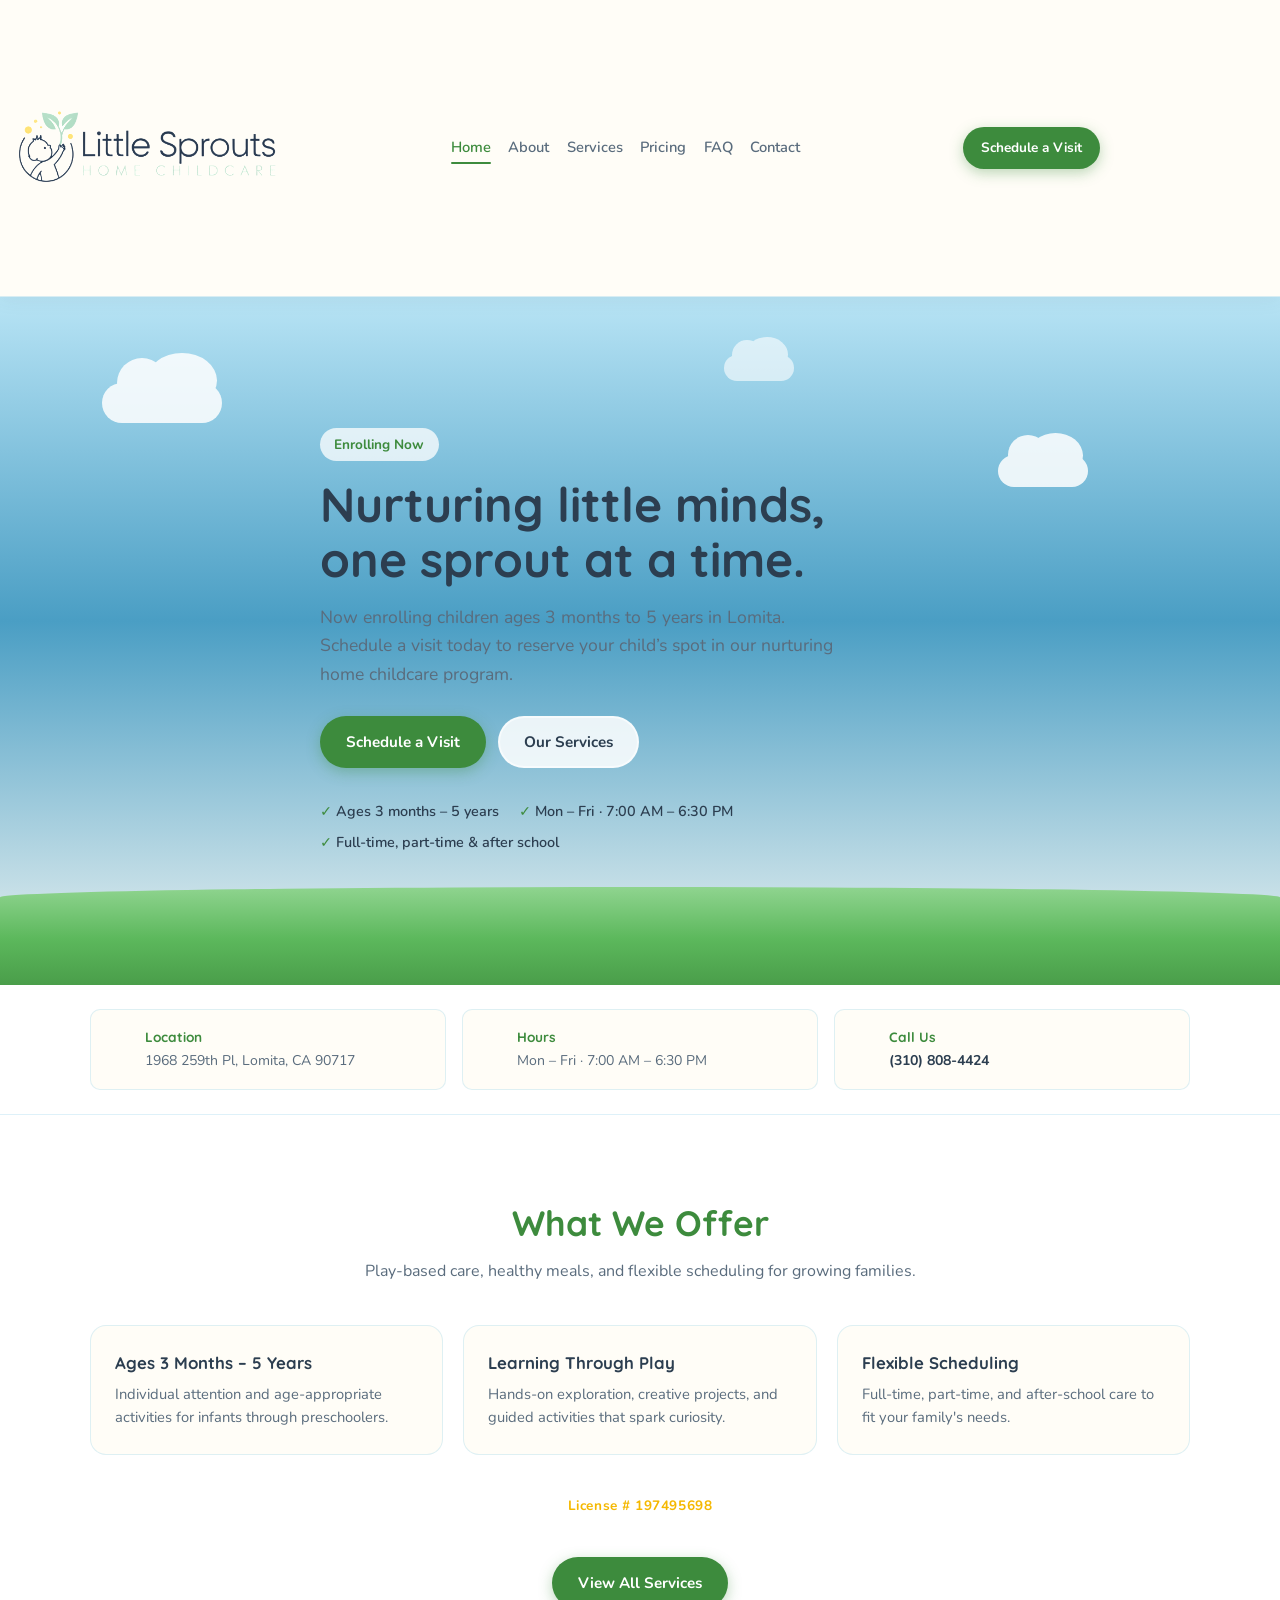
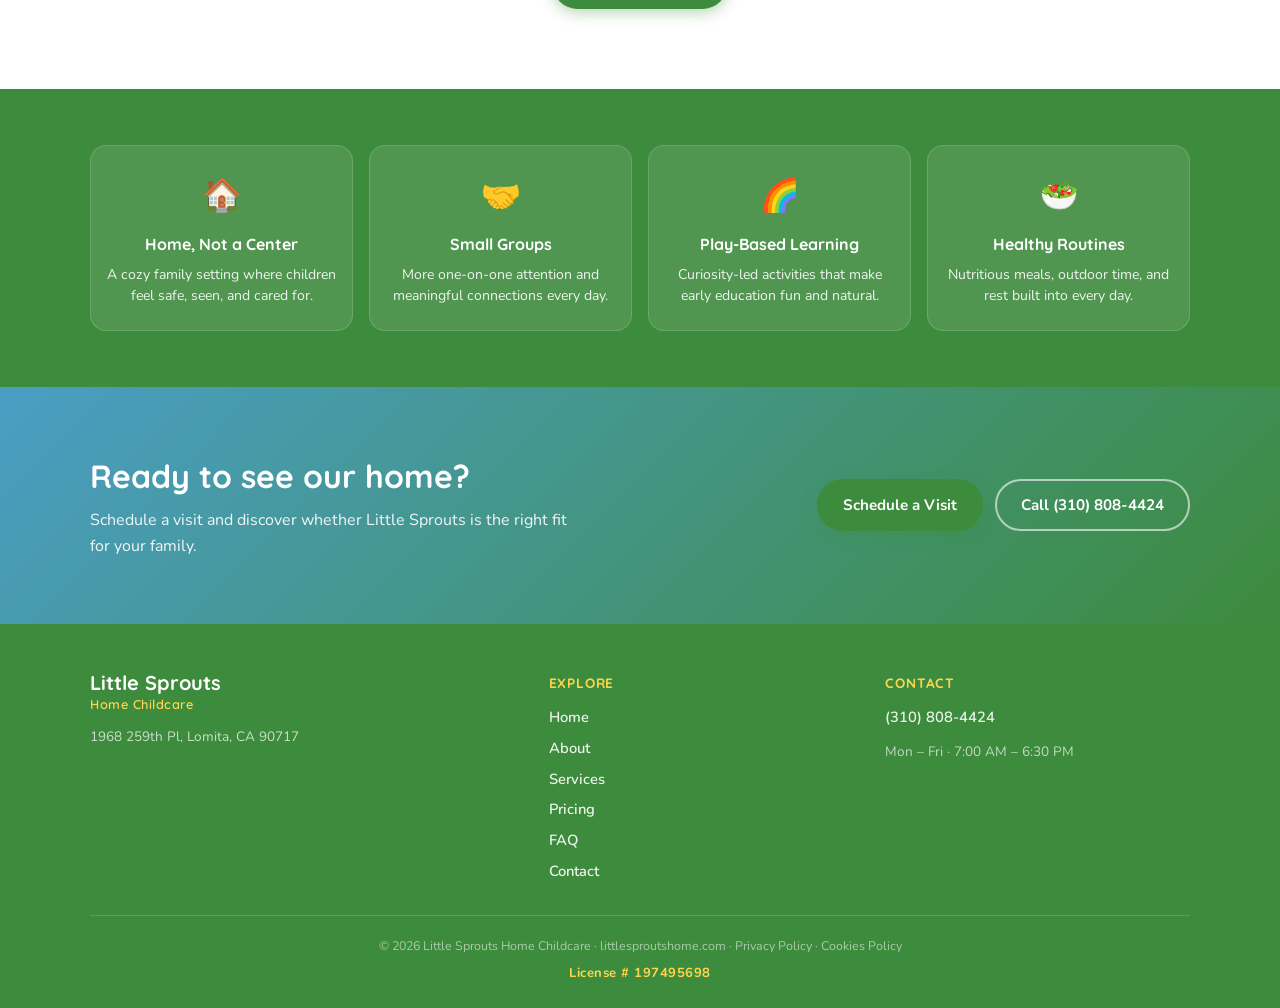
==== commit 356f8a2f: "Add license to What We Offer, brighten logo, fix footers, update about page layout" ====
--- a/index.html
+++ b/index.html
@@ -154,6 +154,7 @@
             <p>Full-time, part-time, and after-school care to fit your family's needs.</p>
           </article>
         </div>
+        <p class="section-license">License # 197495698</p>
         <div class="section-cta">
           <a href="/services.html" class="btn btn-primary">View All Services</a>
         </div>
@@ -204,7 +205,7 @@
       <div class="footer-brand">
         <span class="logo-main">Little Sprouts</span>
         <span class="logo-sub">Home Childcare</span>
-        <p>1968 259th Pl<br>Lomita, CA 90717</p>
+        <p>1968 259th Pl, Lomita, CA 90717</p>
       </div>
       <nav class="footer-nav" aria-label="Footer"><strong>Explore</strong><a href="/index.html">Home</a><a href="/about.html">About</a><a href="/services.html">Services</a><a href="/pricing.html">Pricing</a><a href="/faq.html">FAQ</a><a href="/contact.html">Contact</a></nav>
       <div class="footer-contact">
@@ -215,6 +216,7 @@
     </div>
     <div class="container footer-bottom">
       <p class="footer-copy">&copy; <span id="year"></span> Little Sprouts Home Childcare · <a href="https://littlesproutshome.com">littlesproutshome.com</a> · <a href="/privacy.html">Privacy Policy</a> · <a href="/cookies.html">Cookies Policy</a></p>
+      <p class="footer-license">License # 197495698</p>
     </div>
   </footer>
 
--- a/css/styles.css
+++ b/css/styles.css
@@ -157,7 +157,7 @@
   display: flex;
   align-items: center;
   justify-content: space-between;
-  padding: 0.75rem 0;
+  padding: 0.5rem 0;
   gap: 1rem;
   margin: 0;
 }
@@ -169,14 +169,16 @@
   color: inherit;
   flex-shrink: 0;
   margin-right: auto;
+  margin-left: 0.5rem;
 }
 
 .logo-img {
   display: block;
-  width: clamp(180px, 20vw, 240px);
-  max-width: 240px;
+  width: clamp(200px, 24vw, 280px);
+  max-width: 280px;
   height: auto;
   object-fit: contain;
+  filter: brightness(1.2) contrast(1.05);
 }
 
 .header-cta {
@@ -365,6 +367,16 @@
   max-width: 520px;
 }
 
+.section-license {
+  text-align: center;
+  font-size: 0.85rem;
+  font-weight: 700;
+  color: var(--sun-dark);
+  margin-top: 1.5rem;
+  margin-bottom: 0.5rem;
+  letter-spacing: 0.04em;
+}
+
 .section-cta {
   text-align: center;
   margin-top: 2rem;
@@ -487,6 +499,10 @@
   color: var(--ink);
 }
 
+.hero-highlights li {
+  white-space: normal;
+}
+
 .hero-highlights li::before {
   content: "✓ ";
   color: var(--grass-dark);
@@ -580,7 +596,7 @@
 
 .section-header h2 {
   font-family: var(--font-display);
-  font-size: clamp(1.6rem, 3.5vw, 2.2rem);
+  font-size: clamp(1.4rem, 4vw, 2.2rem);
   font-weight: 800;
   color: var(--grass-dark);
   margin-bottom: 0.5rem;
@@ -627,11 +643,17 @@
   border: 1px solid rgba(126, 200, 232, 0.25);
   border-radius: var(--radius-sm);
   padding: 1rem 1.1rem;
+  min-height: 3.5rem;
 }
 
 .info-strip-icon {
   font-size: 1.35rem;
   flex-shrink: 0;
+  width: 1.5rem;
+  height: 1.5rem;
+  display: flex;
+  align-items: center;
+  justify-content: center;
 }
 
 .info-strip-item strong {
@@ -685,13 +707,13 @@
 
 .card-image {
   width: 100%;
-  height: 180px;
-  object-fit: cover;
+  height: auto;
+  aspect-ratio: 16 / 9;
+  object-fit: contain;
   border-radius: var(--radius-sm);
   margin-bottom: 1rem;
   transition: transform 0.3s ease;
   background: linear-gradient(135deg, var(--sky-light) 0%, rgba(184, 228, 245, 0.5) 100%);
-  min-height: 180px;
 }
 
 .card:hover .card-image {
@@ -706,7 +728,7 @@
 
 .card h3 {
   font-family: var(--font-display);
-  font-size: 1.05rem;
+  font-size: clamp(0.95rem, 2.5vw, 1.05rem);
   font-weight: 700;
   margin-bottom: 0.4rem;
   color: var(--ink);
@@ -727,7 +749,7 @@
 
 .focus-block h3 {
   font-family: var(--font-display);
-  font-size: 1.2rem;
+  font-size: clamp(1rem, 3vw, 1.2rem);
   font-weight: 700;
   margin-bottom: 1rem;
 }
@@ -793,7 +815,7 @@
 
 .timeline-item h3 {
   font-family: var(--font-display);
-  font-size: 1.05rem;
+  font-size: clamp(0.95rem, 2.5vw, 1.05rem);
   font-weight: 700;
   margin-bottom: 0.35rem;
   color: var(--ink);
@@ -833,7 +855,7 @@
 
 .why-card h3 {
   font-family: var(--font-display);
-  font-size: 1rem;
+  font-size: clamp(0.9rem, 2.5vw, 1rem);
   font-weight: 700;
   margin-bottom: 0.4rem;
 }
@@ -858,18 +880,19 @@
 
 .about-image {
   width: 100%;
-  height: 300px;
-  object-fit: cover;
+  height: auto;
+  aspect-ratio: 16 / 9;
+  object-fit: contain;
   border-radius: var(--radius);
   margin-bottom: 1.5rem;
-  box-shadow: var(--shadow);
+  box-shadow: var(--shadow-lg);
   background: linear-gradient(135deg, var(--sky-light) 0%, rgba(184, 228, 245, 0.5) 100%);
-  min-height: 300px;
 }
 
 .about-content p {
   color: var(--ink-muted);
   margin-bottom: 1rem;
+  font-size: clamp(0.9rem, 2.5vw, 1rem);
 }
 
 .about-values {
@@ -907,7 +930,7 @@
 
 .info-box h3 {
   font-family: var(--font-display);
-  font-size: 0.95rem;
+  font-size: clamp(0.85rem, 2.5vw, 0.95rem);
   font-weight: 700;
   color: var(--sky-deep);
   margin-bottom: 0.5rem;
@@ -917,6 +940,7 @@
   font-style: normal;
   color: var(--ink-muted);
   line-height: 1.5;
+  font-size: clamp(0.8rem, 2.5vw, 0.9rem);
 }
 
 .info-box-accent {
@@ -969,8 +993,8 @@
 
 .gallery-image {
   width: 100%;
-  aspect-ratio: 4 / 3;
-  object-fit: cover;
+  aspect-ratio: 16 / 9;
+  object-fit: contain;
   display: block;
 }
 
@@ -982,7 +1006,7 @@
 }
 
 .gallery-placeholder {
-  aspect-ratio: 4 / 3;
+  aspect-ratio: 16 / 9;
   background: linear-gradient(145deg, var(--sky-light), rgba(143, 212, 143, 0.3));
   border: 2px dashed rgba(74, 158, 196, 0.35);
 }
@@ -1085,7 +1109,7 @@
 
 .pricing-card h3 {
   font-family: var(--font-display);
-  font-size: 1.5rem;
+  font-size: clamp(1.2rem, 4vw, 1.5rem);
   font-weight: 800;
   color: var(--grass-dark);
   margin-bottom: 0.75rem;
@@ -1131,7 +1155,7 @@
 
 .cta-banner h2 {
   font-family: var(--font-display);
-  font-size: clamp(1.4rem, 3vw, 2rem);
+  font-size: clamp(1.2rem, 4vw, 2rem);
   font-weight: 800;
   margin-bottom: 0.4rem;
 }
@@ -1405,7 +1429,7 @@
 .footer-nav strong,
 .footer-contact strong {
   font-family: var(--font-display);
-  font-size: 0.85rem;
+  font-size: clamp(0.75rem, 2vw, 0.85rem);
   text-transform: uppercase;
   letter-spacing: 0.06em;
   color: var(--sun);
@@ -1416,7 +1440,7 @@
 .footer-contact a {
   color: rgba(255, 255, 255, 0.9);
   font-weight: 600;
-  font-size: 0.92rem;
+  font-size: clamp(0.82rem, 2vw, 0.92rem);
 }
 
 .footer-nav a:hover,
@@ -1425,7 +1449,7 @@
 }
 
 .footer-contact p {
-  font-size: 0.85rem;
+  font-size: clamp(0.75rem, 2vw, 0.85rem);
   opacity: 0.8;
   margin-top: 0.25rem;
 }
@@ -1456,10 +1480,13 @@
   }
 
   .logo-img {
-    width: 120px;
-    max-width: 120px;
-    height: 120px;
-    max-height: 120px;
+    width: 160px;
+    max-width: 160px;
+    height: auto;
+  }
+
+  .logo {
+    margin-left: 0.5rem;
   }
 
   .contact-bar-inner {
@@ -1589,6 +1616,24 @@
     font-size: 1.5rem;
   }
 
+  .header-cta {
+    display: inline-flex;
+    padding: 0.4rem 0.8rem;
+    font-size: 0.75rem;
+    margin-left: 0.5rem;
+  }
+
+  .info-strip-grid {
+    grid-template-columns: 1fr;
+    gap: 0.75rem;
+  }
+
+  .info-strip-item {
+    padding: 0.85rem 1rem;
+    min-height: auto;
+  }
+}
+
 /* Print styles */
 @media print {
   .contact-bar,
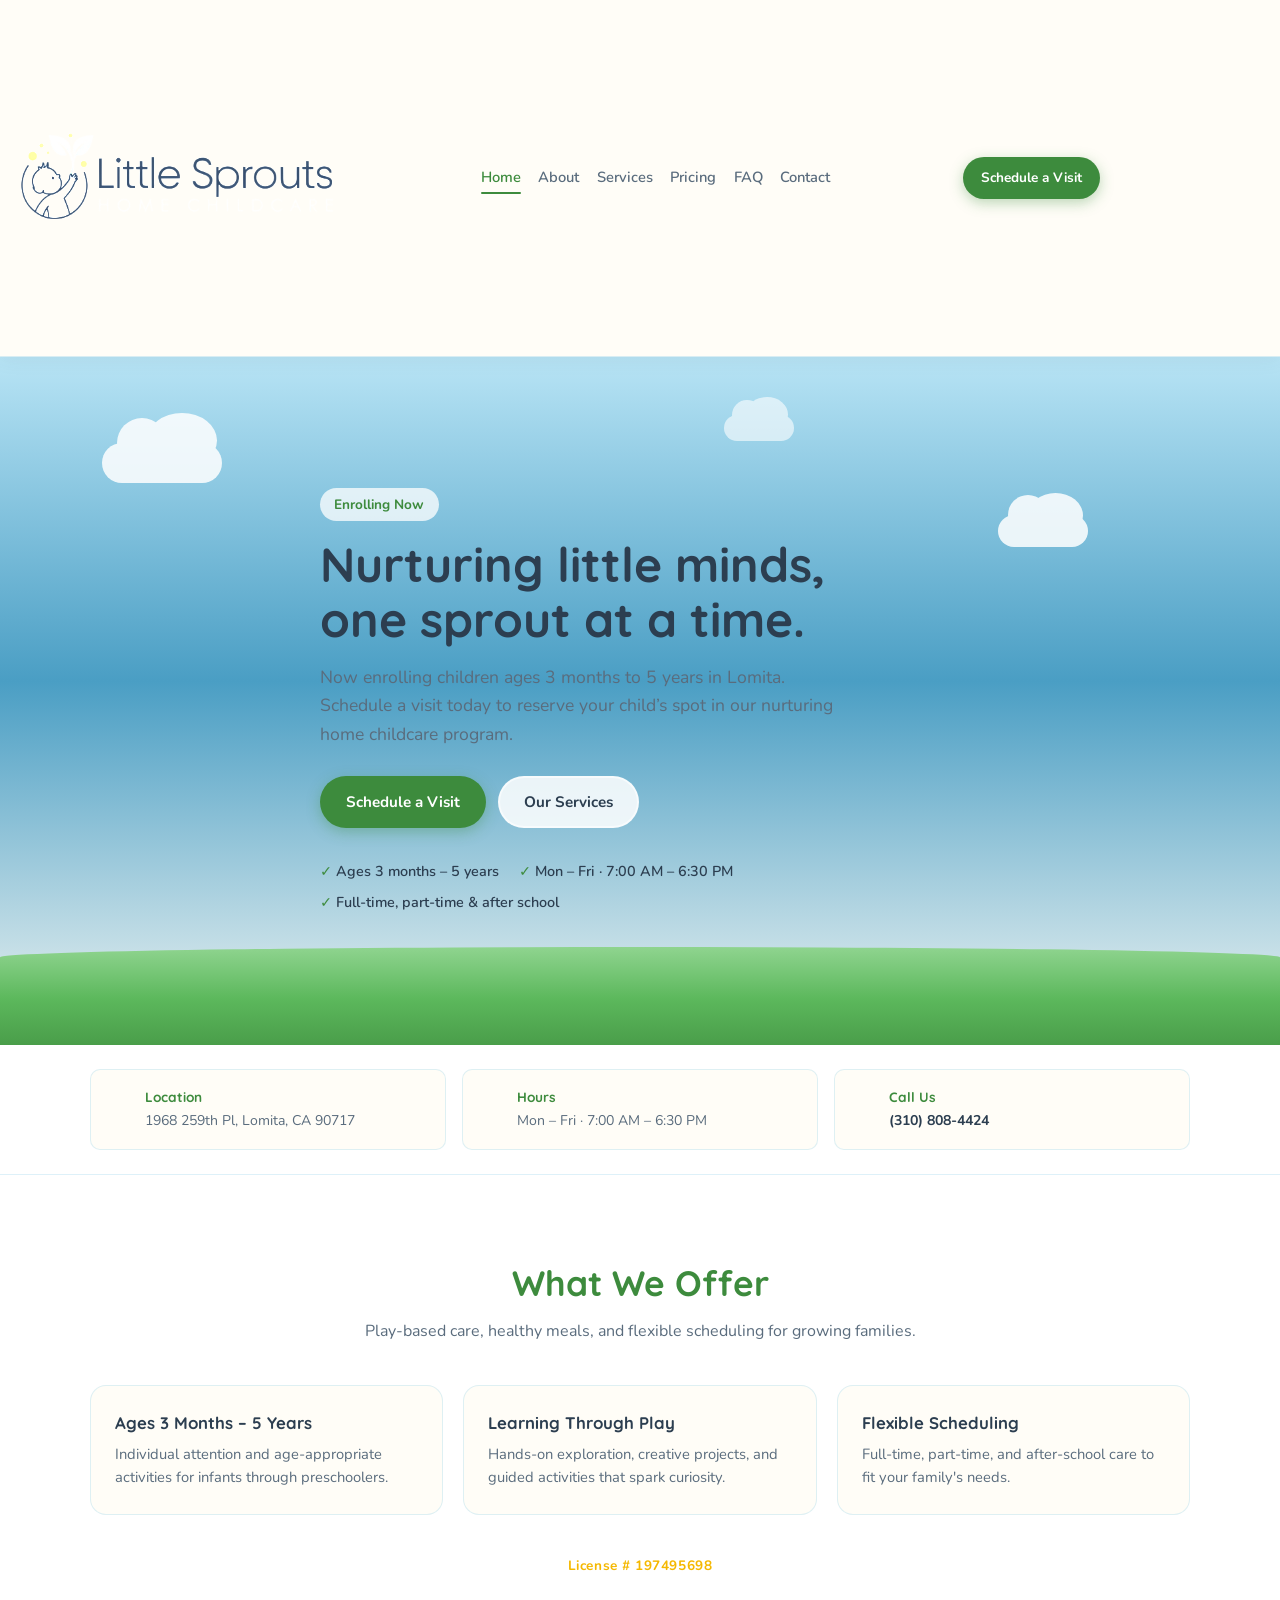
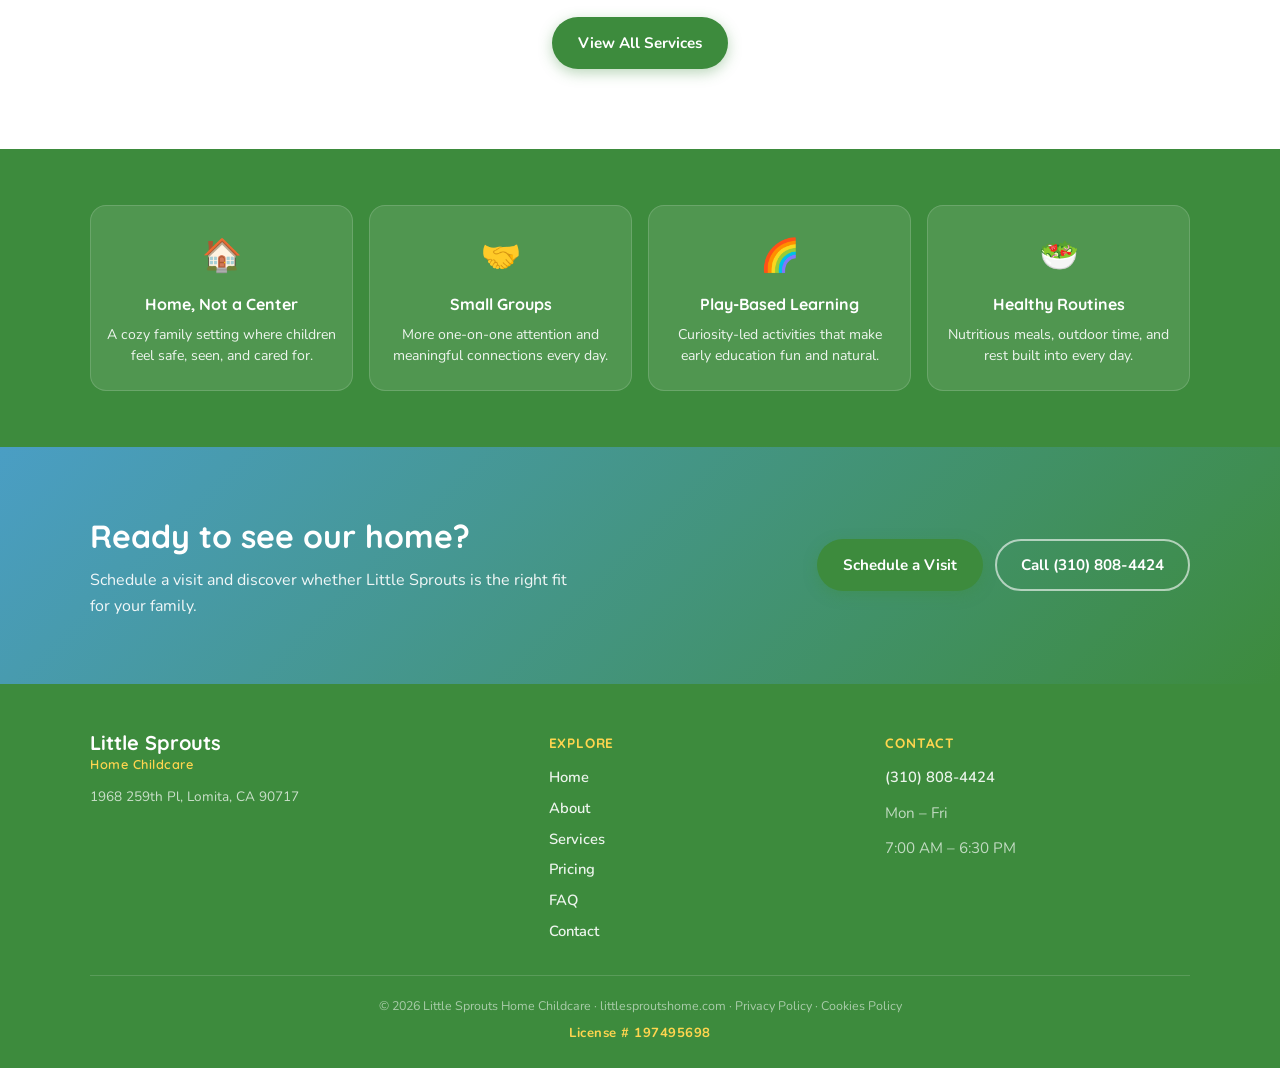
==== commit bde1ba03: "Split footer hours into two lines across all pages" ====
--- a/index.html
+++ b/index.html
@@ -211,7 +211,8 @@
       <div class="footer-contact">
         <strong>Contact</strong>
         <a href="tel:+13108084424">(310) 808-4424</a>
-        <p>Mon – Fri · 7:00 AM – 6:30 PM</p>
+        <p>Mon – Fri</p>
+        <p>7:00 AM – 6:30 PM</p>
       </div>
     </div>
     <div class="container footer-bottom">
--- a/css/styles.css
+++ b/css/styles.css
@@ -174,11 +174,11 @@
 
 .logo-img {
   display: block;
-  width: clamp(200px, 24vw, 280px);
-  max-width: 280px;
+  width: clamp(240px, 28vw, 340px);
+  max-width: 340px;
   height: auto;
   object-fit: contain;
-  filter: brightness(1.2) contrast(1.05);
+  filter: brightness(1.7) contrast(1.05);
 }
 
 .header-cta {
@@ -367,6 +367,13 @@
   max-width: 520px;
 }
 
+.page-hero-license {
+  margin-top: 0.5rem;
+  font-size: 0.85rem;
+  font-weight: 600;
+  color: var(--ink-muted);
+}
+
 .section-license {
   text-align: center;
   font-size: 0.85rem;
@@ -1241,8 +1248,7 @@
   font-weight: 700;
   color: var(--ink);
   white-space: nowrap;
-  overflow: hidden;
-  text-overflow: ellipsis;
+  font-size: clamp(0.82rem, 2vw, 0.92rem);
 }
 
 .contact-form {
@@ -1441,6 +1447,7 @@
   color: rgba(255, 255, 255, 0.9);
   font-weight: 600;
   font-size: clamp(0.82rem, 2vw, 0.92rem);
+  white-space: nowrap;
 }
 
 .footer-nav a:hover,
@@ -1449,7 +1456,7 @@
 }
 
 .footer-contact p {
-  font-size: clamp(0.75rem, 2vw, 0.85rem);
+  font-size: clamp(0.8rem, 2vw, 0.95rem);
   opacity: 0.8;
   margin-top: 0.25rem;
 }
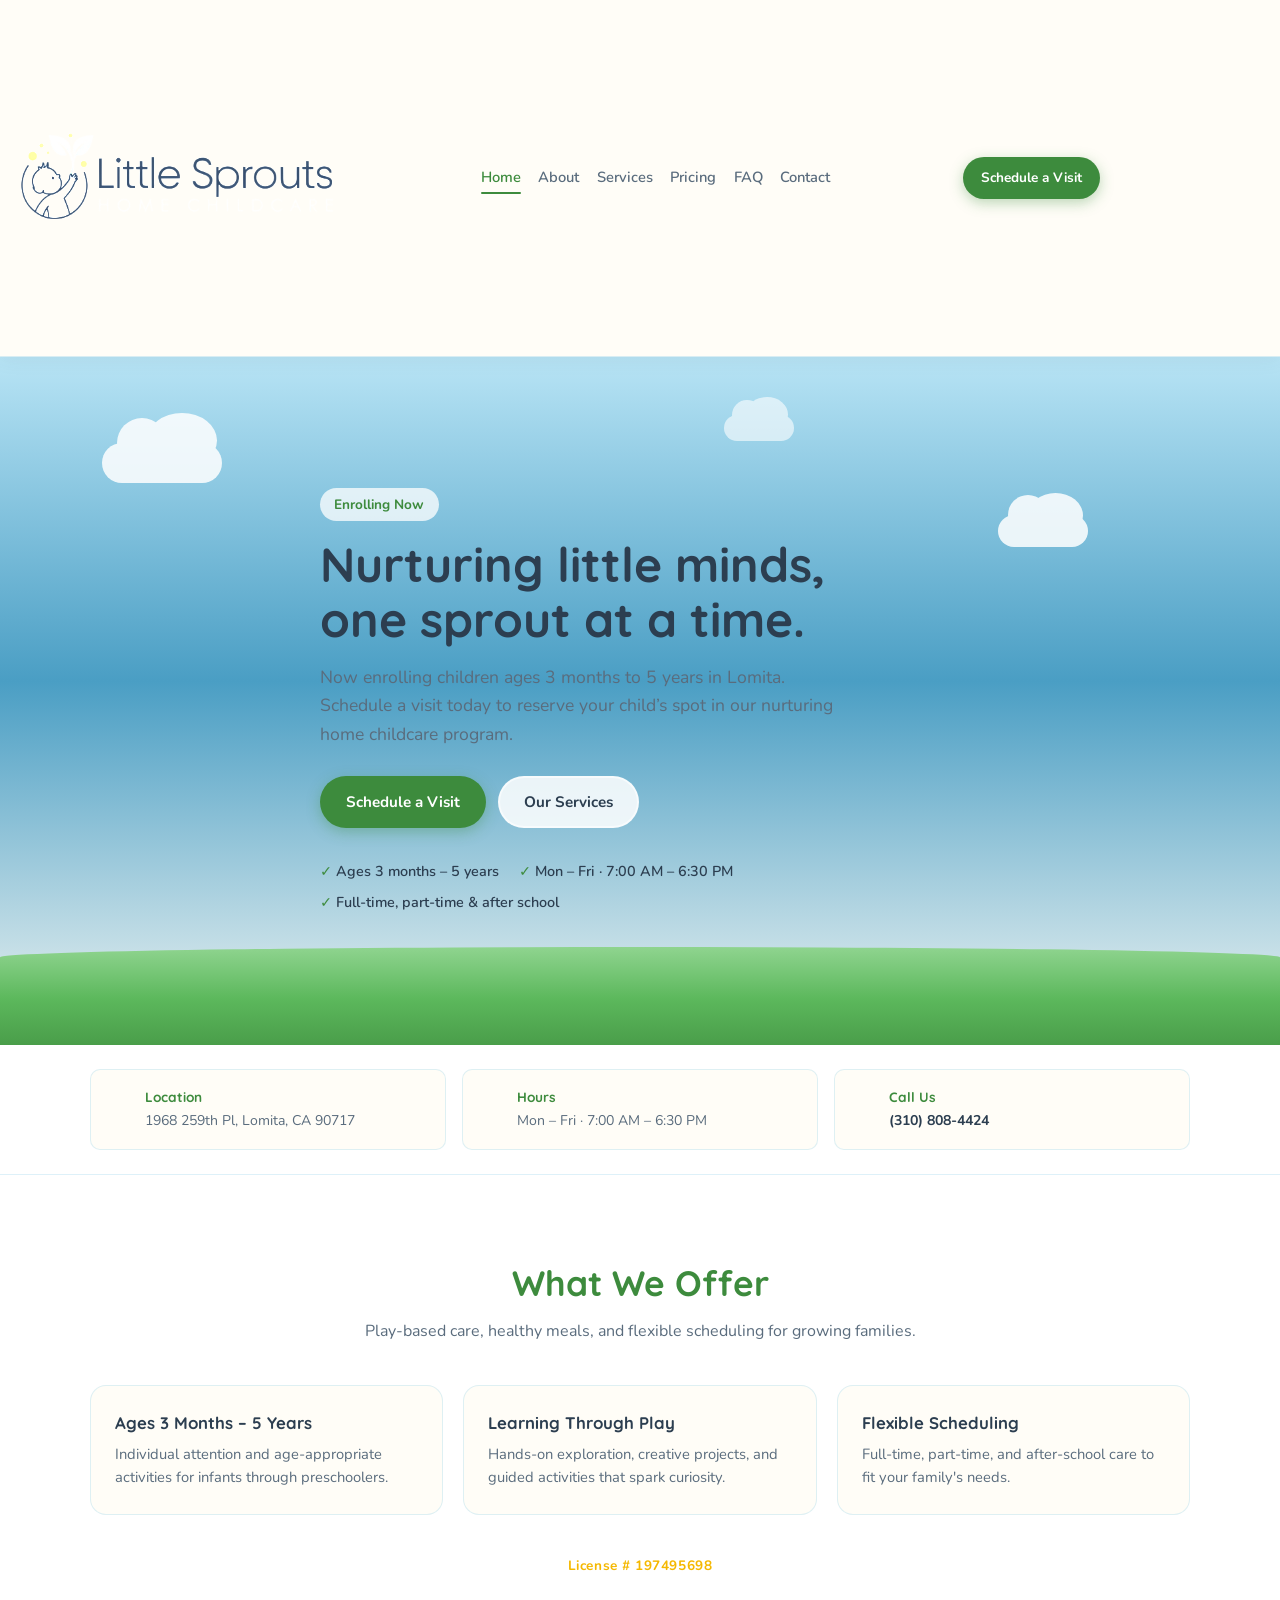
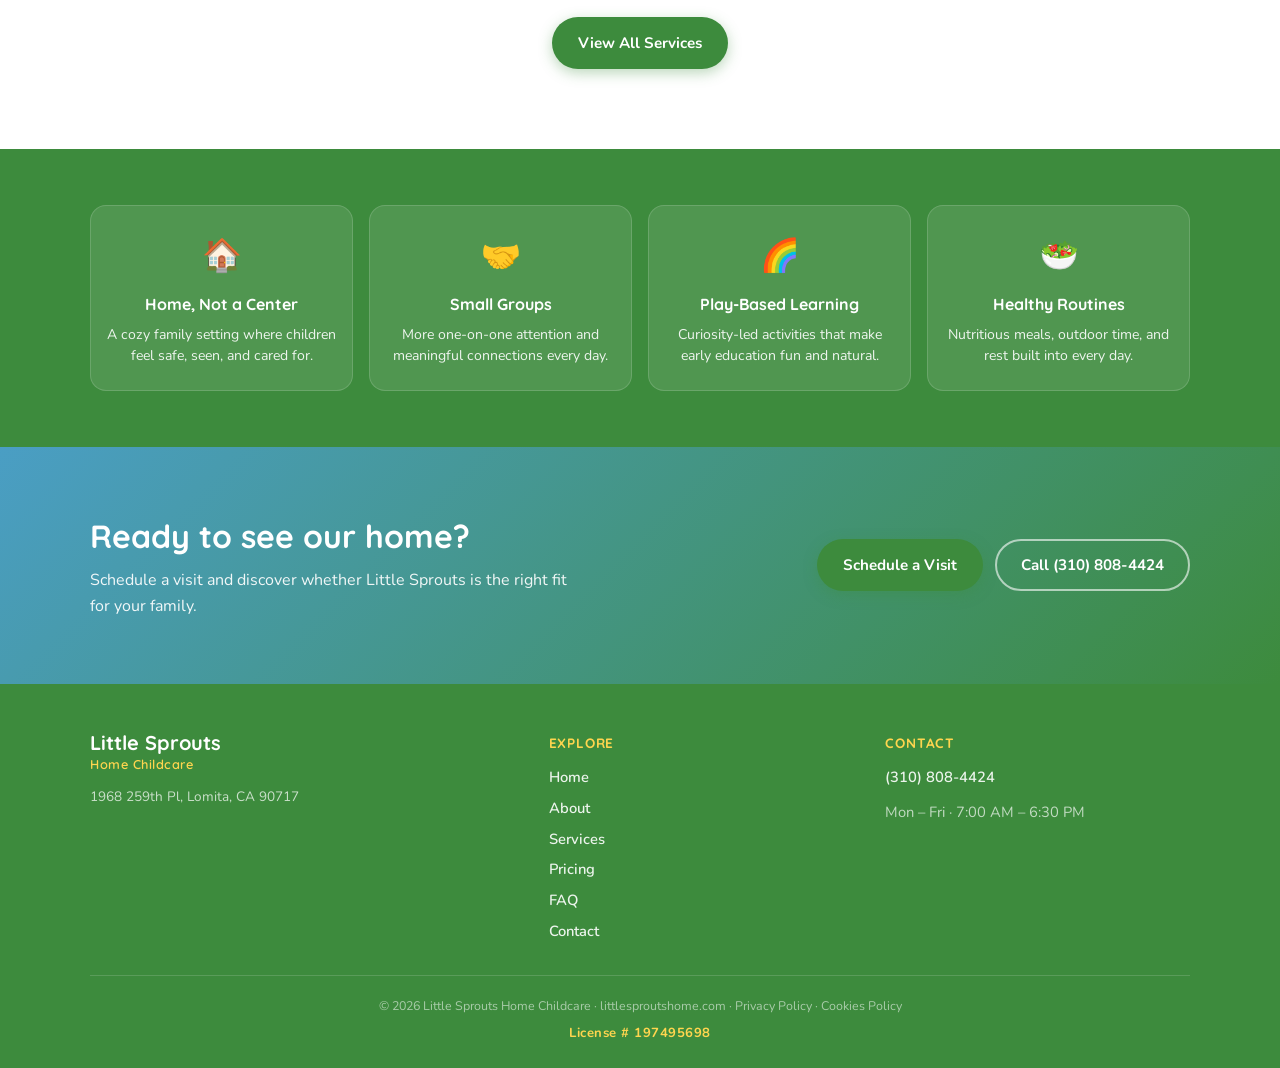
==== commit 65e005f0: "Keep footer hours on single line with nowrap" ====
--- a/index.html
+++ b/index.html
@@ -211,8 +211,7 @@
       <div class="footer-contact">
         <strong>Contact</strong>
         <a href="tel:+13108084424">(310) 808-4424</a>
-        <p>Mon – Fri</p>
-        <p>7:00 AM – 6:30 PM</p>
+        <p>Mon – Fri · 7:00 AM – 6:30 PM</p>
       </div>
     </div>
     <div class="container footer-bottom">
--- a/css/styles.css
+++ b/css/styles.css
@@ -1456,9 +1456,10 @@
 }
 
 .footer-contact p {
-  font-size: clamp(0.8rem, 2vw, 0.95rem);
+  font-size: clamp(0.82rem, 2vw, 0.92rem);
   opacity: 0.8;
   margin-top: 0.25rem;
+  white-space: nowrap;
 }
 
 .footer-bottom {
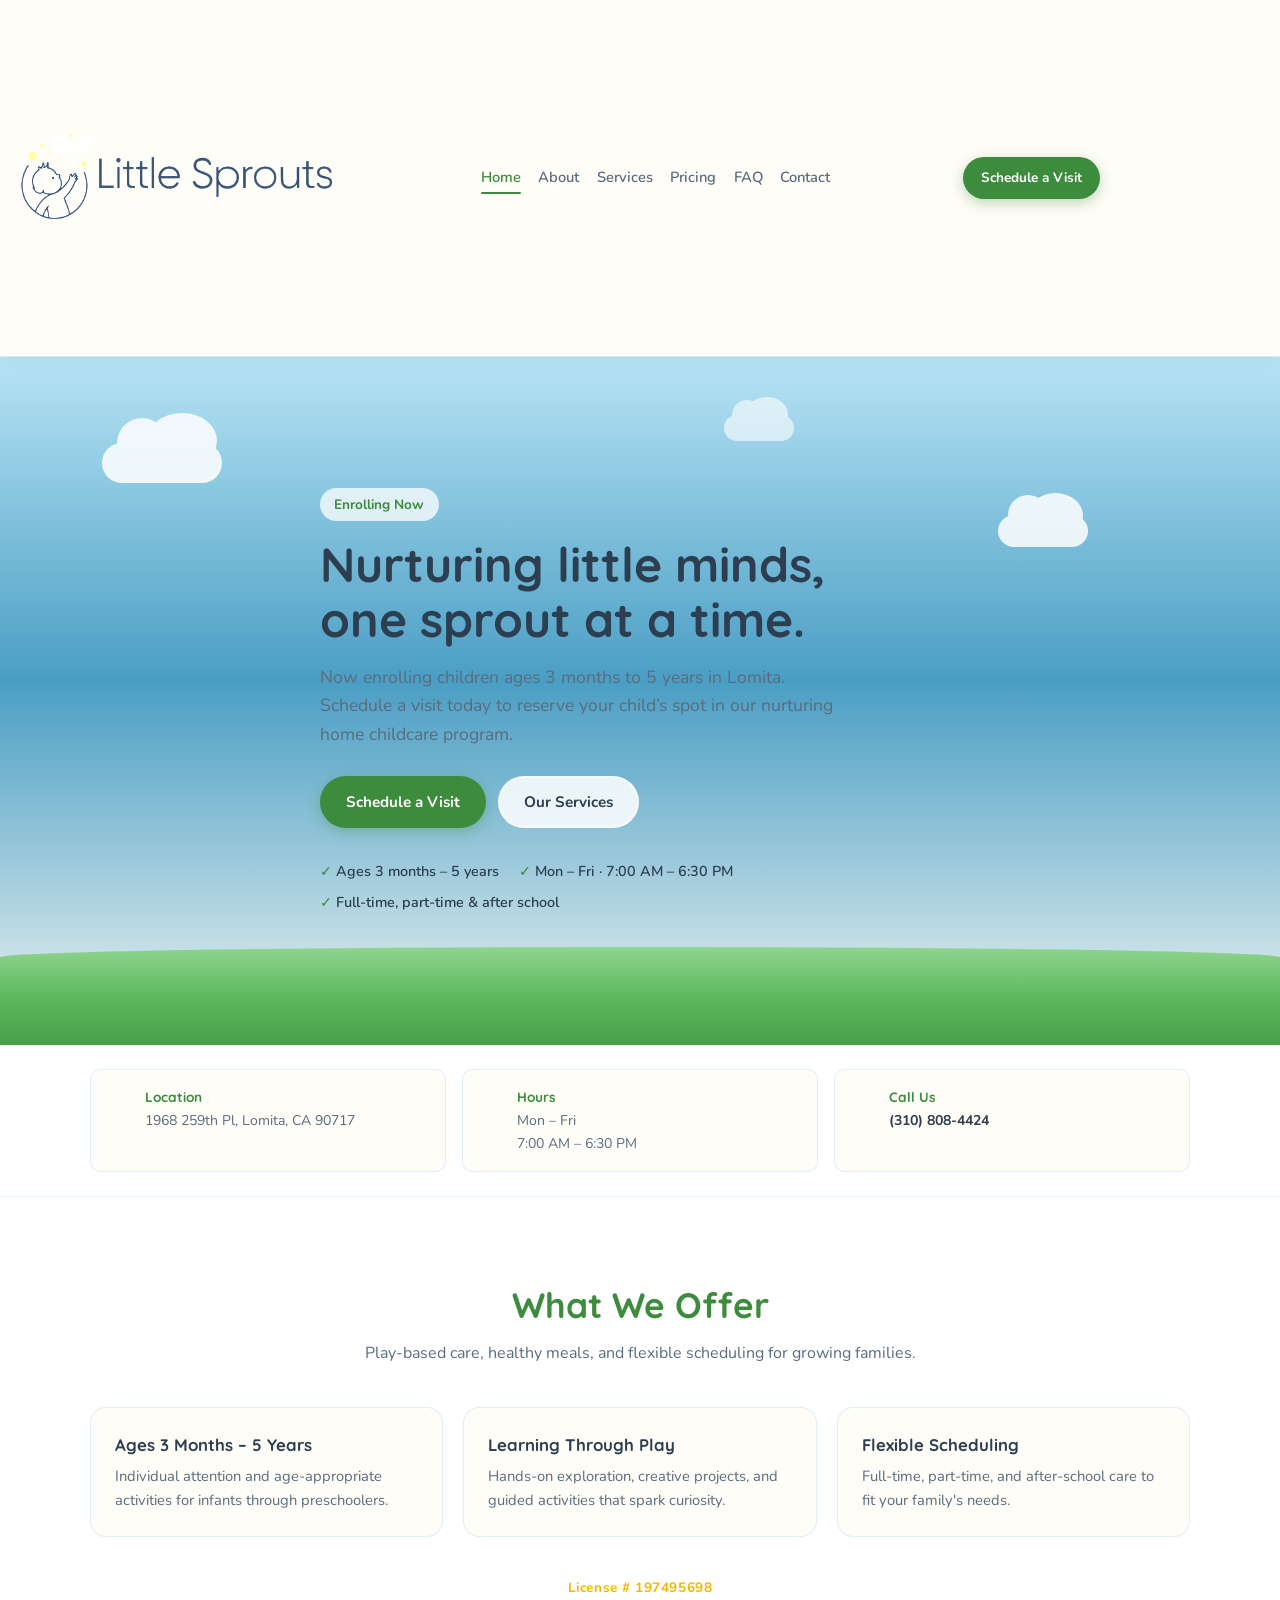
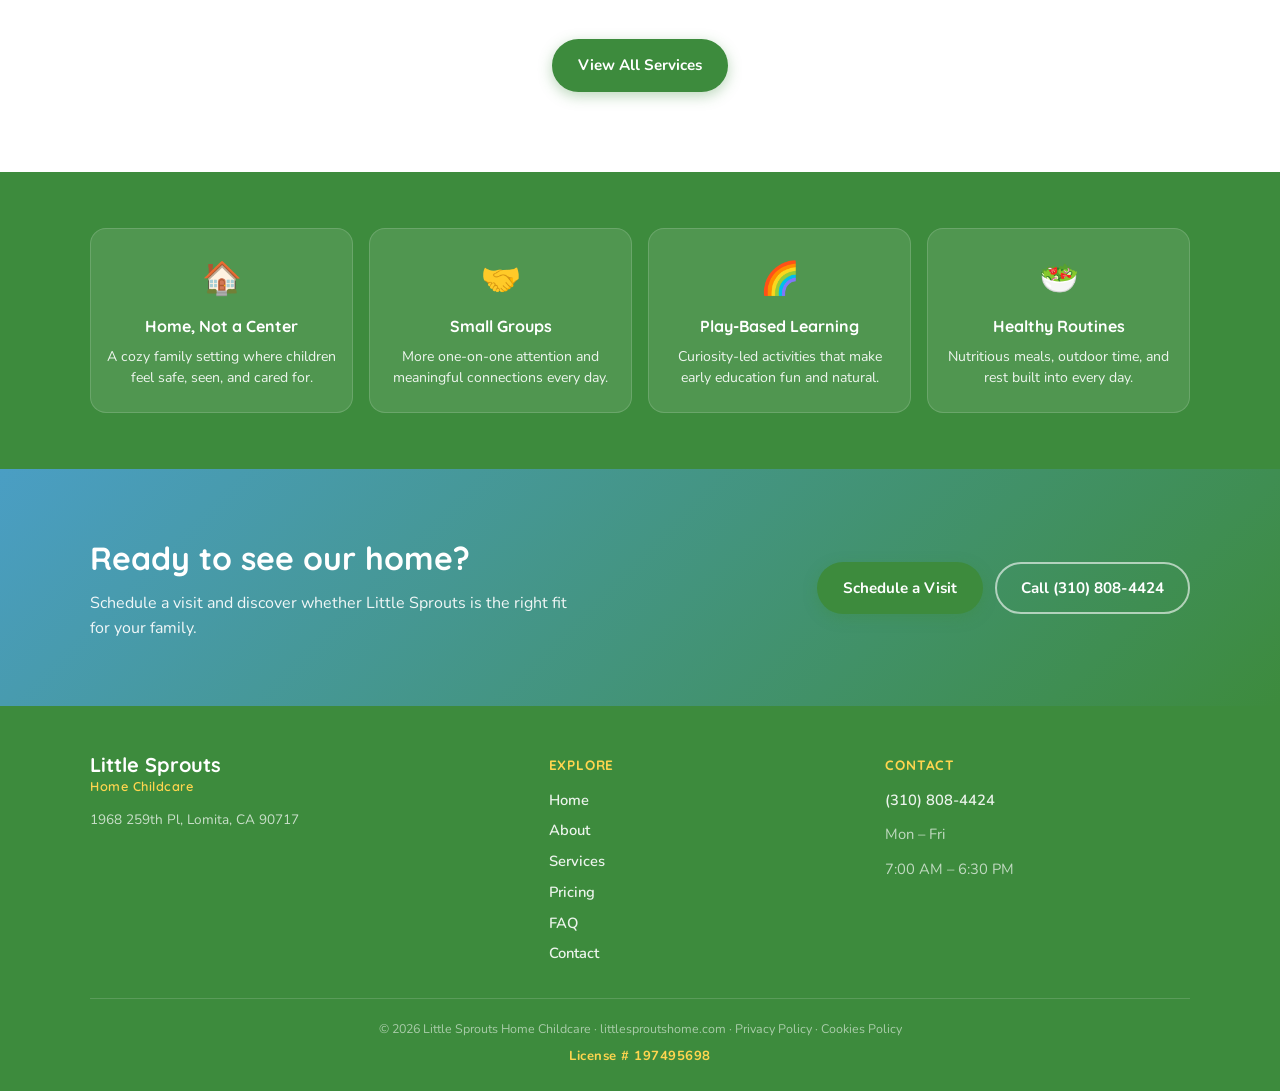
==== commit dfc85237: "Split footer hours into two lines, remove nowrap" ====
--- a/index.html
+++ b/index.html
@@ -121,7 +121,7 @@
           <span class="info-strip-icon" aria-hidden="true"></span>
           <div>
             <strong>Hours</strong>
-            <p>Mon – Fri · 7:00 AM – 6:30 PM</p>
+            <p>Mon – Fri</p><p>7:00 AM – 6:30 PM</p>
           </div>
         </div>
         <div class="info-strip-item">
@@ -211,7 +211,7 @@
       <div class="footer-contact">
         <strong>Contact</strong>
         <a href="tel:+13108084424">(310) 808-4424</a>
-        <p>Mon – Fri · 7:00 AM – 6:30 PM</p>
+        <p>Mon – Fri</p><p>7:00 AM – 6:30 PM</p>
       </div>
     </div>
     <div class="container footer-bottom">
--- a/css/styles.css
+++ b/css/styles.css
@@ -1459,7 +1459,7 @@
   font-size: clamp(0.82rem, 2vw, 0.92rem);
   opacity: 0.8;
   margin-top: 0.25rem;
-  white-space: nowrap;
+  white-space: normal;
 }
 
 .footer-bottom {
